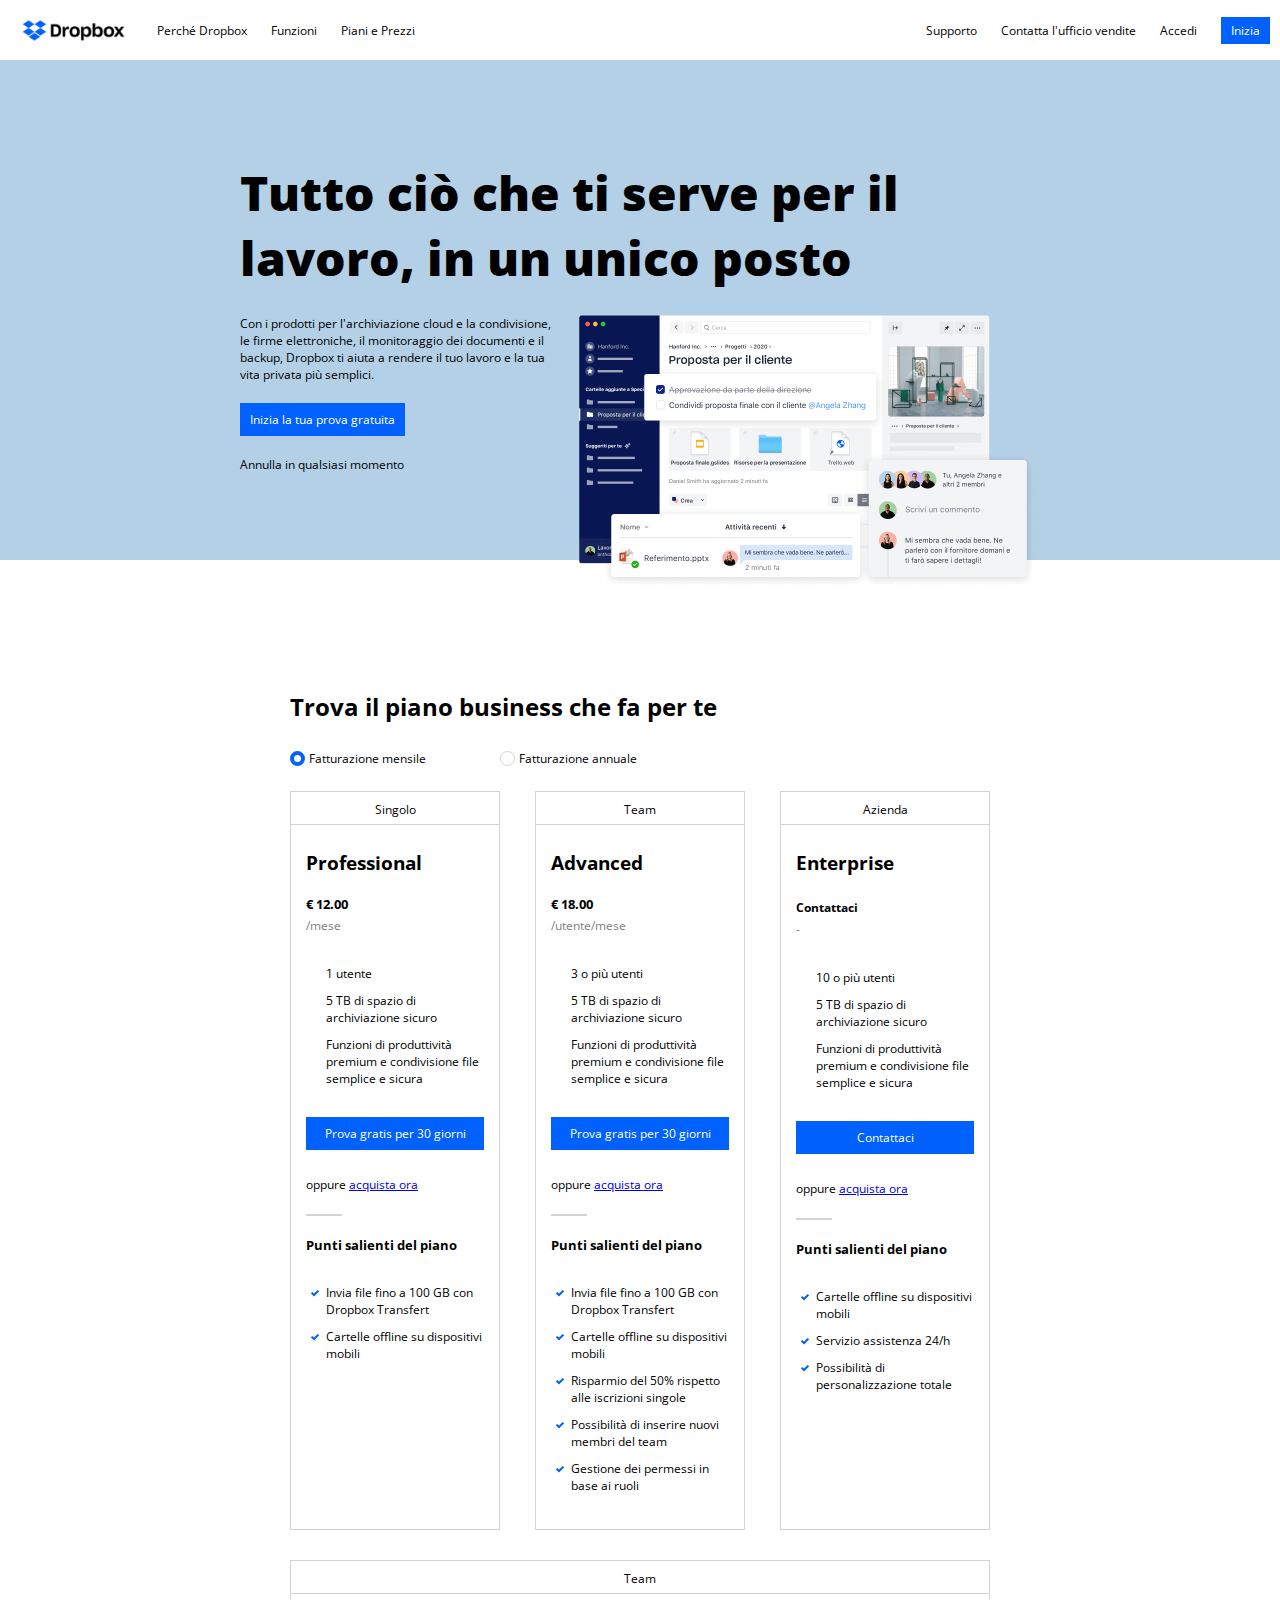
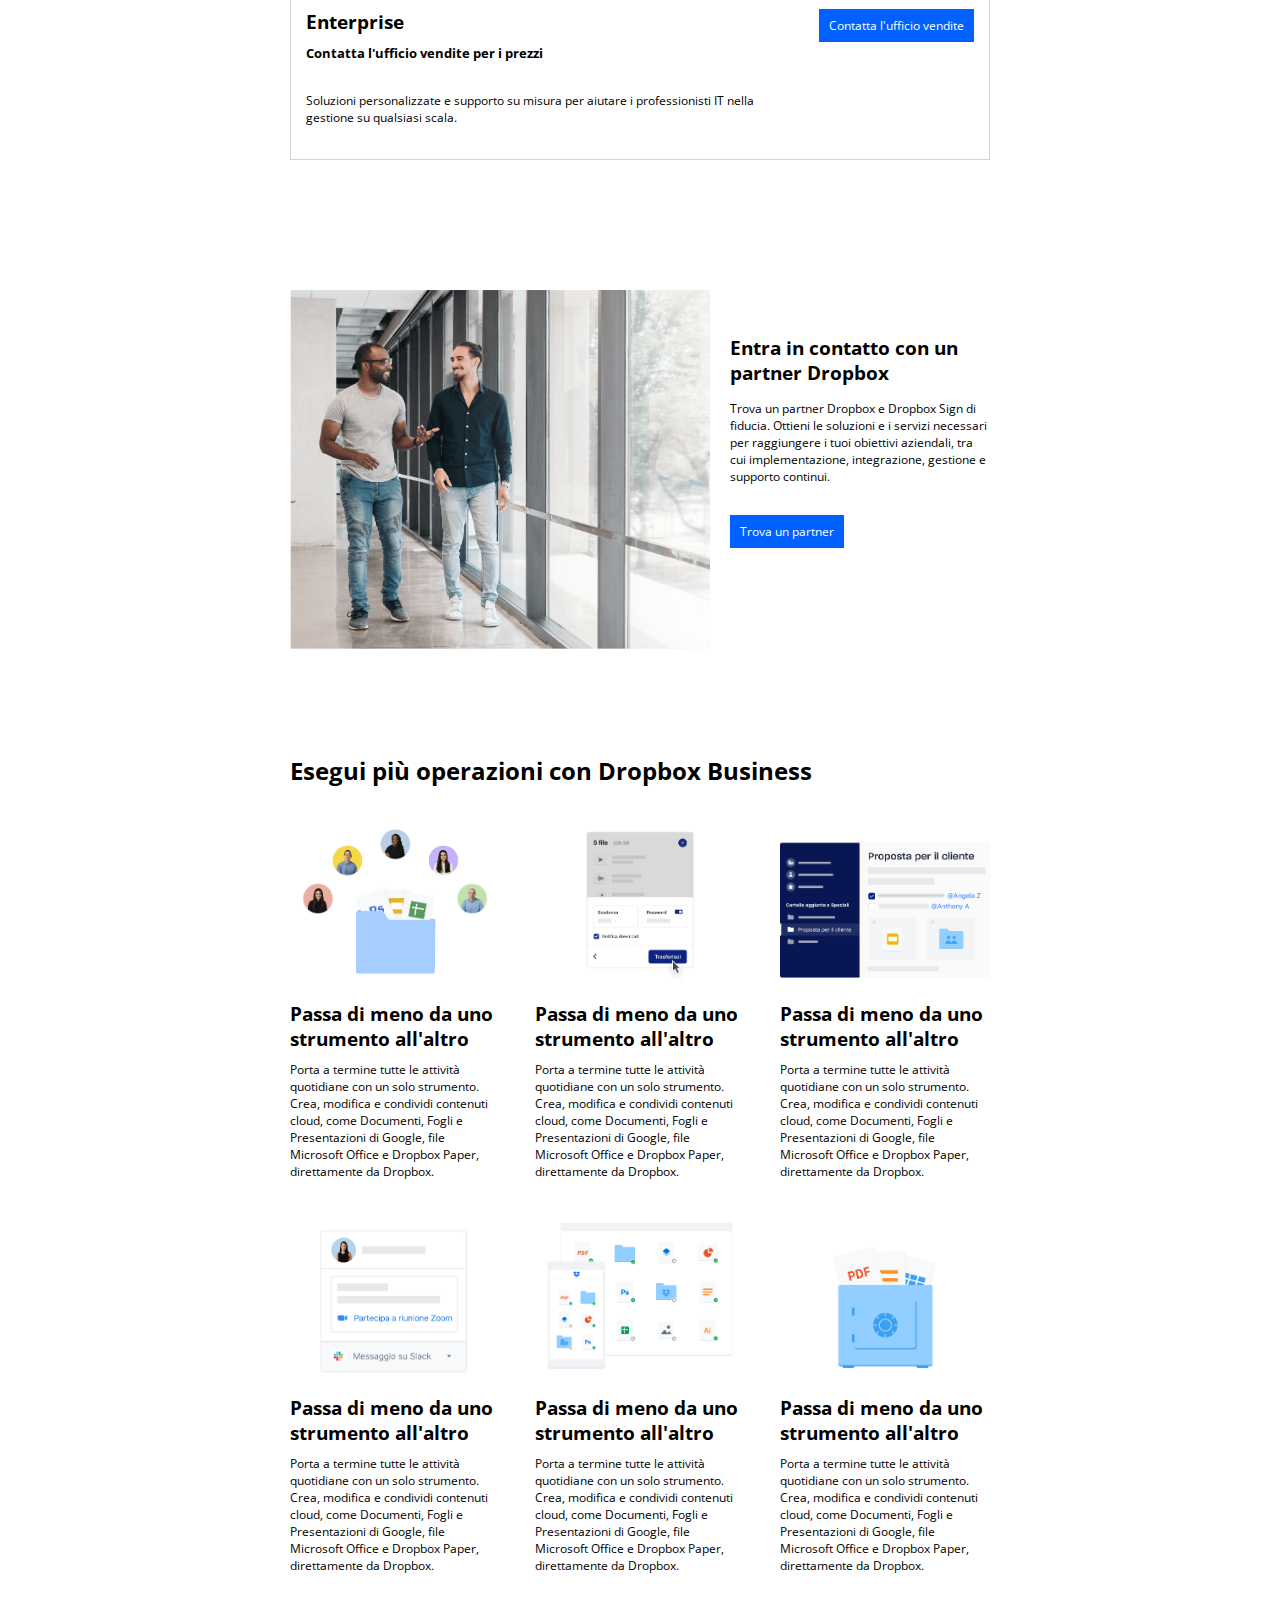
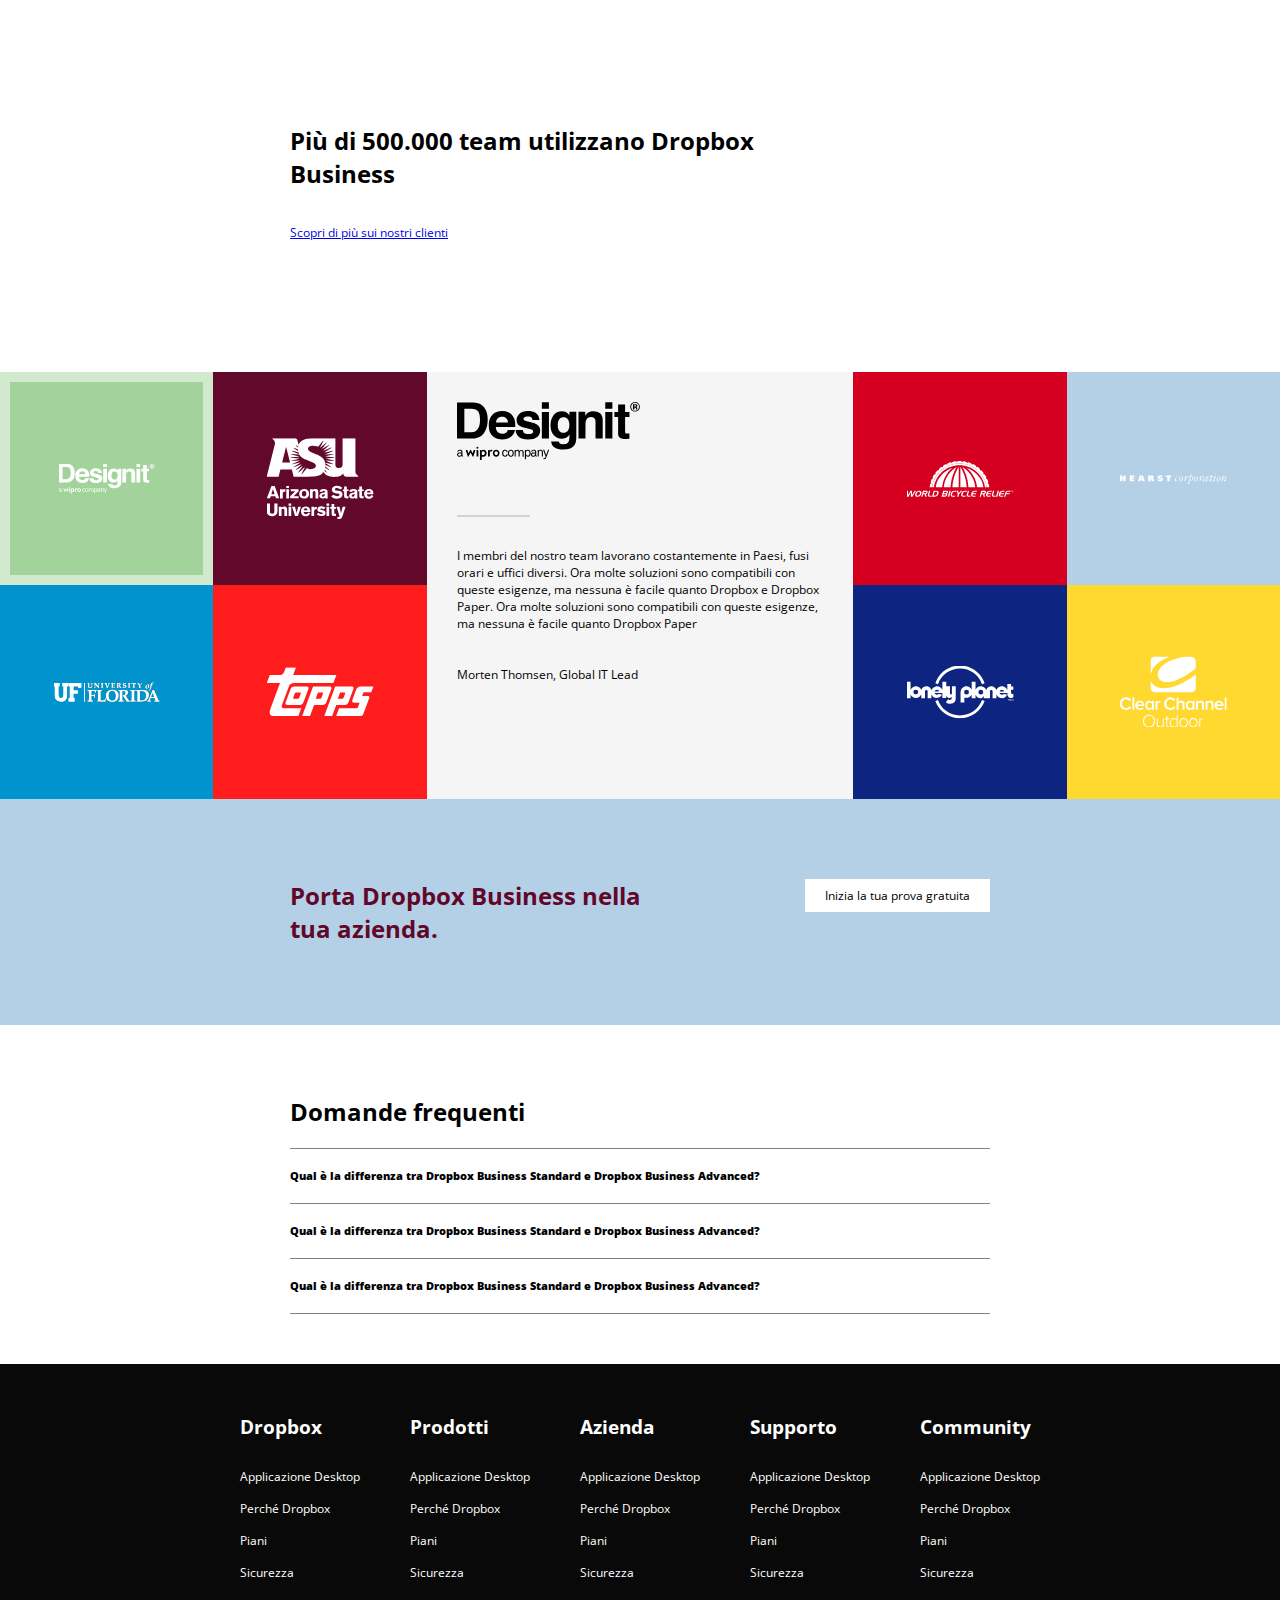
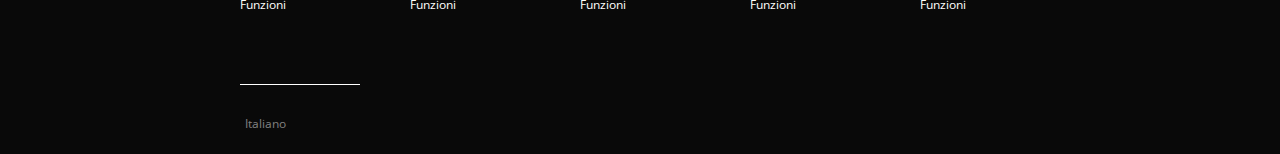
==== bonus/index.html @ 097e7d6d "Add bonus folder" ====
<!DOCTYPE html>
<html lang="it">
    <head>
        <meta charset="UTF-8">
        <meta http-equiv="X-UA-Compatible" content="IE=edge">
        <meta name="viewport" content="width=device-width, initial-scale=1.0">

        <link rel="stylesheet" href="css/style.css">

        <link rel="preconnect" href="https://fonts.googleapis.com">
        <link rel="preconnect" href="https://fonts.gstatic.com" crossorigin>
        <link href="https://fonts.googleapis.com/css2?family=Open+Sans:wght@400;700;800&display=swap" rel="stylesheet">

        <link rel="stylesheet" href="https://cdnjs.cloudflare.com/ajax/libs/font-awesome/6.2.1/css/all.min.css"
            integrity="sha512-MV7K8+y+gLIBoVD59lQIYicR65iaqukzvf/nwasF0nqhPay5w/9lJmVM2hMDcnK1OnMGCdVK+iQrJ7lzPJQd1w=="
            crossorigin="anonymous" referrerpolicy="no-referrer" />

        <title>Dropbox</title>
    </head>
    <body> <!--class="debug"-->

        <header class="width100">   <!--HEADER-->
            <div class="flex-container">
                <nav class="flex-container">
                        <img src="img/logo-small.png" alt="logo Dropbox">
                        <ul>
                            <li>
                                <a href="#">Perché Dropbox</a>
                            </li>
                            <li>
                                <a href="#">Funzioni</a>
                            </li>
                            <li>
                                <a href="#">Piani e Prezzi</a>
                            </li>
                        </ul>
                </nav>
                <nav class="flex-container">
                        <ul>
                            <li>
                                <a href="#">Supporto</a>
                            </li>
                            <li>
                                <a href="#">Contatta l'ufficio vendite</a>
                            </li>
                            <li>
                                <a href="#">Accedi</a>
                            </li>
                            <li>
                                <a id="inizia" class="button-link" href="#">Inizia</a>
                            </li>
                        </ul>
                </nav>
            </div>
        </header>

        <main> <!--MAIN-->
            <section class="zero-section">   <!--SEZIONE 0 / Tutto ciò che ti serve per il lavoro-->
                <div class="container800">
                    <h1>Tutto ciò che ti serve per il lavoro, in un unico posto</h1>
                    <div class="clearfix">
                        <div class="jumbo">
                            <p>Con i prodotti per l'archiviazione cloud e la condivisione, le firme elettroniche, il monitoraggio dei documenti e il backup, Dropbox ti aiuta a rendere il tuo lavoro e la tua vita privata più semplici.
                            </p>
                            <a class="button-link" href="#">Inizia la tua prova gratuita</a>
                            <p>Annulla in qualsiasi momento</p>
                            <a id="arrow" href="#FAQ">
                                <i class="fa-solid fa-arrow-down"></i>
                            </a>
                        </div>
                        <div>
                            <img class="img-width100" src="img/jumbo.png" alt="jumbo main">
                        </div>
                    </div>
                </div>
            </section>

            <section class="one-section">   <!--SEZIONE 1 / Trova il piano business-->
                <div class="container700">
                    <h2>Trova il piano business che fa per te</h2>
                    <div id="fatturazione">
                        <div>
                            <span id="radio-button-border" class="radio-button"></span>
                            <span>Fatturazione mensile</span>
                        </div>
                        <div>
                            <span class="radio-button"></span>
                            <span>Fatturazione annuale</span>
                        </div>
                    </div>
                    <div class="flex-container">
                        <div class="column border-gray">
                            <div class="column-top border-bottom-gray">
                                <i class="fa-solid fa-user"></i>
                                <span>Singolo</span>
                            </div>
                            <div class="column-bottom">
                                <h3>Professional</h3>
                                <div>
                                    <h5>&euro; 12.00</h5>
                                    <span class="month">/mese</span>
                                </div>
                                <div class="column-block">
                                    <ul class="fa-ul">
                                        <li>
                                            <span class="fa-li">
                                                <i class="fa-solid fa-user"></i>
                                            </span>
                                            1 utente
                                        </li>
                                        <li>
                                            <span class="fa-li">
                                                <i class="fa-solid fa-folder"></i>
                                            </span>
                                            5 TB di spazio di archiviazione sicuro
                                        </li>
                                        <li>
                                            <span class="fa-li">
                                                <i class="fa-solid fa-share-nodes"></i>
                                            </span>
                                            Funzioni di produttività premium e condivisione file semplice e sicura
                                        </li>
                                    </ul>
                                    <div>
                                        <a class="button-link" href="#">Prova gratis per 30 giorni</a>
                                        <br>
                                        <span>oppure <a href="#">acquista ora</a></span>
                                    </div>
                                    <hr class="short-hr">
                                    <div>
                                        <h5>Punti salienti del piano</h5>
                                        <ul>
                                            <li>Invia file fino a 100 GB con Dropbox Transfert</li>
                                            <li>Cartelle offline su dispositivi mobili</li>
                                        </ul>
                                    </div>
                                </div>
                            </div>
                        </div>
                        <div class="column border-gray">
                            <div class="column-top border-bottom-gray">
                                <i class="fa-solid fa-users"></i>
                                <span>Team</span>
                            </div>
                            <div class="column-bottom">
                                <h3>Advanced</h3>
                                <div>
                                    <h5>&euro; 18.00</h5>
                                    <span class="month">/utente/mese</span>
                                </div>
                                <div class="column-block">
                                    <ul class="fa-ul">
                                        <li>
                                            <span class="fa-li">
                                                <i class="fa-solid fa-users"></i>
                                            </span>
                                            3 o più utenti
                                        </li>
                                        <li>
                                            <span class="fa-li">
                                                <i class="fa-solid fa-folder"></i>
                                            </span>
                                            5 TB di spazio di archiviazione sicuro
                                        </li>
                                        <li>
                                            <span class="fa-li">
                                                <i class="fa-solid fa-share-nodes"></i>
                                            </span>
                                            Funzioni di produttività premium e condivisione file semplice e
                                            sicura
                                        </li>
                                    </ul>
                                    <div>
                                        <a class="button-link" href="#">Prova gratis per 30 giorni</a>
                                        <br>
                                        <span>oppure <a href="#">acquista ora</a></span>
                                    </div>
                                    <hr class="short-hr">
                                    <div>
                                        <h5>Punti salienti del piano</h5>
                                        <ul>
                                            <li>Invia file fino a 100 GB con Dropbox Transfert</li>
                                            <li>Cartelle offline su dispositivi mobili</li>
                                            <li>Risparmio del 50% rispetto alle iscrizioni singole</li>
                                            <li>Possibilità di inserire nuovi membri del team</li>
                                            <li>Gestione dei permessi in base ai ruoli</li>
                                        </ul>
                                    </div>
                                </div>
                            </div>
                        </div>
                        <div class="column border-gray">
                            <div class="column-top border-bottom-gray">
                                <i class="fa-solid fa-building"></i>
                                <span>Azienda</span>
                            </div>
                            <div class="column-bottom">
                                <h3>Enterprise</h3>
                                <div>
                                    <span><strong>Contattaci</strong></span>
                                    <br>
                                    <span class="month">-</span>
                                </div>
                                <div class="column-block">
                                    <ul class="fa-ul">
                                        <li>
                                            <span class="fa-li">
                                                <i class="fa-solid fa-user"></i>
                                            </span>
                                            10 o più utenti
                                        </li>
                                        <li>
                                            <span class="fa-li">
                                                <i class="fa-solid fa-folder"></i>
                                            </span>
                                            5 TB di spazio di archiviazione sicuro
                                        </li>
                                        <li>
                                            <span class="fa-li">
                                                <i class="fa-solid fa-share-nodes"></i> 
                                            </span>
                                            Funzioni di produttività premium e condivisione file semplice e
                                            sicura
                                        </li>
                                    </ul>
                                    <div>
                                        <a class="button-link" href="#">Contattaci</a>
                                        <br>
                                        <span>oppure <a href="#">acquista ora</a></span>
                                    </div>
                                    <hr class="short-hr">
                                    <div>
                                        <h5>Punti salienti del piano</h5>
                                        <ul>
                                            <li>Cartelle offline su dispositivi mobili</li>
                                            <li>Servizio assistenza 24/h</li>
                                            <li>Possibilità di personalizzazione totale</li>
                                        </ul>
                                    </div>
                                </div>
                            </div>
                        </div>
                    </div>
                    <div class="enterprise border-gray">
                        <div class="column-bottom border-bottom-gray">
                            <i class="fa-solid fa-building"></i>
                            <span>Team</span>
                        </div>
                        <div class="flex-container">
                            <div class="column-left">
                                <h3>Enterprise</h3>
                                <h5>Contatta l'ufficio vendite per i prezzi</h5>
                                <p>Soluzioni personalizzate e supporto su misura per aiutare i professionisti IT nella gestione su qualsiasi scala.</p>
                            </div>
                            <div class="column-right">
                                <a class="button-link" href="#">Contatta l'ufficio vendite</a>
                            </div>
                        </div>
                    </div>
                </div>
            </section>

            <section class="two-section">   <!--SEZIONE 2 / img con testo-->
                <div class="container700 clearfix">
                    <div>
                        <img class="img-width100" src="img/partner.png" alt="partner Dropbox">
                    </div>
                    <div id="partner-section">
                        <h3>Entra in contatto con un partner Dropbox</h3>
                        <p>
                            Trova un partner Dropbox e Dropbox Sign di fiducia. Ottieni le soluzioni e i servizi necessari per raggiungere i tuoi obiettivi aziendali, tra cui implementazione, integrazione, gestione e supporto continui.
                        </p>
                        <a id="button-partner" class="button-link" href="#">Trova un partner</a>
                    </div>
                </div>
            </section>

            <section class="three-section"> <!--SEZIONE 3 / card-->
                <div class="container700">
                    <h2>Esegui più operazioni con Dropbox Business</h2>
                    <div class="flex-container">
                        <div class="card">
                            <img class="img-width100" src="img/business-feature-switching-tools.png" alt="">
                            <h3>Passa di meno da uno strumento all'altro</h3>
                            <p>Porta a termine tutte le attività quotidiane con un solo strumento. Crea, modifica e condividi contenuti cloud, come Documenti, Fogli e Presentazioni di Google, file Microsoft Office e Dropbox Paper, direttamente da Dropbox.
                            </p>
                        </div>
                        <div class="card">
                            <img class="img-width100" src="img/business-feature-send-files-it.png" alt="">
                            <h3>Passa di meno da uno strumento all'altro</h3>
                            <p>Porta a termine tutte le attività quotidiane con un solo strumento. Crea, modifica e condividi contenuti cloud, come
                                Documenti, Fogli e Presentazioni di Google, file Microsoft Office e Dropbox Paper, direttamente da Dropbox.
                            </p>
                        </div>
                        <div class="card">
                            <img class="img-width100" src="img/business-feature-coordinate-it.png" alt="">
                            <h3>Passa di meno da uno strumento all'altro</h3>
                            <p>Porta a termine tutte le attività quotidiane con un solo strumento. Crea, modifica e condividi contenuti cloud, come
                                Documenti, Fogli e Presentazioni di Google, file Microsoft Office e Dropbox Paper, direttamente da Dropbox.
                            </p>
                        </div>
                        <div class="card">
                            <img class="img-width100" src="img/business-feature-integrations-it.png" alt="">
                            <h3>Passa di meno da uno strumento all'altro</h3>
                            <p>Porta a termine tutte le attività quotidiane con un solo strumento. Crea, modifica e condividi contenuti cloud, come
                                Documenti, Fogli e Presentazioni di Google, file Microsoft Office e Dropbox Paper, direttamente da Dropbox.
                            </p>
                        </div>
                        <div class="card">
                            <img class="img-width100" src="img/business-feature-multi-device.png" alt="">
                            <h3>Passa di meno da uno strumento all'altro</h3>
                            <p>Porta a termine tutte le attività quotidiane con un solo strumento. Crea, modifica e condividi contenuti cloud, come
                                Documenti, Fogli e Presentazioni di Google, file Microsoft Office e Dropbox Paper, direttamente da Dropbox.
                            </p>
                        </div>
                        <div class="card">
                            <img class="img-width100" src="img/business-feature-security.png" alt="">
                            <h3>Passa di meno da uno strumento all'altro</h3>
                            <p>Porta a termine tutte le attività quotidiane con un solo strumento. Crea, modifica e condividi contenuti cloud, come
                                Documenti, Fogli e Presentazioni di Google, file Microsoft Office e Dropbox Paper, direttamente da Dropbox.
                            </p>
                        </div>
                    </div>
                    <div class="container500">
                        <h2>Più di 500.000 team utilizzano Dropbox Business</h2>
                        <a href="#">Scopri di più sui nostri clienti</a>
                    </div>
                </div>
            </section>

            <section class="five-section"> <!--BRANDS SECTION-->
                <div class="five-section-top flex-container">
                    <div class="left">
                        <div id="designit" class="card-brands">
                            <img class="brand-logo img-width50" src="img/designit.svg" alt="designit">
                        </div>
                        <div id="arizona" class="card-brands">
                            <img class="brand-logo img-width50" src="img/arizona_state_university.svg" alt="arizona univerisity">
                        </div>
                        <div id="florida" class="card-brands">
                            <img class="brand-logo img-width50" src="img/university_of_florida.svg" alt="florida university">
                        </div>
                        <div id="topps" class="card-brands">
                            <img class="brand-logo img-width50" src="img/topps.svg" alt="topps">
                        </div>
                    </div>
                    <div class="card-brands-center">
                        <img class="img-width50" src="img/designit.svg" alt="">
                        <hr class="short-hr">
                        <p>I membri del nostro team lavorano costantemente in Paesi, fusi orari e uffici diversi. Ora molte soluzioni sono compatibili con queste esigenze, ma nessuna è facile quanto Dropbox e Dropbox Paper. Ora molte soluzioni sono compatibili con queste esigenze, ma nessuna è facile quanto Dropbox Paper
                            <br>
                            <br>
                            <br>
                        Morten Thomsen, Global IT Lead    
                        </p>
                    </div>
                    <div class="right">
                        <div id="bicycle" class="card-brands">
                            <img class="brand-logo img-width50" src="img/world_bicycle_relief.svg" alt="world bicycle relief">

                        </div>
                        <div id="hearst" class="card-brands">
                            <img class="brand-logo img-width50" src="img/hearst_corp.svg" alt="hearst corp">

                        </div>
                        <div id="planet" class="card-brands">
                            <img class="brand-logo img-width50" src="img/lonely_planet.svg" alt="lonely planet">

                        </div>
                        <div id="channel" class="card-brands">
                            <img class="brand-logo img-width50" src="img/clear_channel.svg" alt="clear channel">

                        </div>
                    </div>
                </div>
                <div class="five-section-bottom container700 flex-container">
                    <div>
                        <h2>Porta Dropbox Business nella tua azienda.</h2>
                    </div>
                    <div>
                        <a id="button-business" class="button-link" href="#">Inizia la tua prova gratuita</a>
                    </div>
                </div>
            </section>

            <section id="FAQ" class="six-section"> <!--FAQ SECTION-->
                <div class="container700">
                    <h2>Domande frequenti</h2>
                    <div class="box-faq clearfix">
                        <h6><strong>Qual è la differenza tra Dropbox Business Standard e Dropbox Business Advanced?</strong>
                        </h6>
                        <i class="fa-solid fa-chevron-down"></i>
                    </div>

                    <div class="box-faq clearfix">
                        <h6><strong>Qual è la differenza tra Dropbox Business Standard e Dropbox Business Advanced?</strong>
                        </h6>
                        <i class="fa-solid fa-chevron-down"></i>
                    </div>

                    <div class="box-faq clearfix">
                        <h6><strong>Qual è la differenza tra Dropbox Business Standard e Dropbox Business Advanced?</strong>
                        </h6>
                        <i class="fa-solid fa-chevron-down"></i>
                    </div>
                </div>
            </section>
        </main>

        <footer> <!--FOOTER-->
            <div class="container800 flex-container">
                <div>
                    <ul>
                        <li>
                            <h3>Dropbox</h3>
                        </li>
                        <li>
                            <a href="#">Applicazione Desktop</a>
                        </li>
                        <li>
                            <a href="#">Perché Dropbox</a>
                        </li>
                        <li>
                            <a href="#">Piani</a>
                        </li>
                        <li>
                            <a href="#">Sicurezza</a>
                        </li>
                        <li>
                            <a href="#">Funzioni</a>
                        </li>
                    </ul>
                    <div id="set-language">
                        <i class="fa-solid fa-earth-americas"></i>
                        <span>Italiano</span>
                        <i class="fa-solid fa-caret-up"></i>
                    </div>
                </div>
                <div>
                    <ul>
                        <li>
                            <h3>Prodotti</h3>
                        </li>
                        <li>
                            <a href="#">Applicazione Desktop</a>
                        </li>
                        <li>
                            <a href="#">Perché Dropbox</a>
                        </li>
                        <li>
                            <a href="#">Piani</a>
                        </li>
                        <li>
                            <a href="#">Sicurezza</a>
                        </li>
                        <li>
                            <a href="#">Funzioni</a>
                        </li>
                    </ul>
                </div>
                <div>
                    <ul>
                        <li>
                            <h3>Azienda</h3>
                        </li>
                        <li>
                            <a href="#">Applicazione Desktop</a>
                        </li>
                        <li>
                            <a href="#">Perché Dropbox</a>
                        </li>
                        <li>
                            <a href="#">Piani</a>
                        </li>
                        <li>
                            <a href="#">Sicurezza</a>
                        </li>
                        <li>
                            <a href="#">Funzioni</a>
                        </li>
                    </ul>
                </div>
                <div>
                    <ul>
                        <li>
                            <h3>Supporto</h3>
                        </li>
                        <li>
                            <a href="#">Applicazione Desktop</a>
                        </li>
                        <li>
                            <a href="#">Perché Dropbox</a>
                        </li>
                        <li>
                            <a href="#">Piani</a>
                        </li>
                        <li>
                            <a href="#">Sicurezza</a>
                        </li>
                        <li>
                            <a href="#">Funzioni</a>
                        </li>
                    </ul>
                </div>
                <div>
                    <ul>
                        <li>
                            <h3>Community</h3>
                        </li>
                        <li>
                            <a href="#">Applicazione Desktop</a>
                        </li>
                        <li>
                            <a href="#">Perché Dropbox</a>
                        </li>
                        <li>
                            <a href="#">Piani</a>
                        </li>
                        <li>
                            <a href="#">Sicurezza</a>
                        </li>
                        <li>
                            <a href="#">Funzioni</a>
                        </li>
                    </ul>
                </div>
            </div>
        </footer>
        
    </body>
</html>
---- bonus/css/style.css ----
/* RESET */
*{
    margin: 0;
    padding: 0;
    box-sizing: border-box;
}

/* REGOLE GENERALI */
body{
    font-family: 'Open Sans', sans-serif;
}


header li,
main p,
main li,
main a,
main span,
footer a,
footer span{
    font-size: 12px;
}

.width100{
    width: 100%;
}

.container800 {
    max-width: 800px;
    margin: 0 auto;
}

.container700 {
    max-width: 700px;
    margin: 0 auto;
}

.container500{
    max-width: 500px;
}

.flex-container{
    display: flex;
}

main section:not(.five-section){
    padding: 50px 0;
}

.button-link {
    display: inline-block;
    color: white;
    background-color: #0061ff;
    padding: 8px 10px;
    text-decoration: none;
}

.img-width100{
    max-width: 100%;
}

.img-width50{
    max-width: 50%;
}
/* REGOLE HEADER */
header{
    height: 60px;
    position: fixed;
    top: 0;
    left: 0;
    z-index: 50;
    background-color: white;
}
header div.flex-container{
    height: 100%;
    align-items: center;
    justify-content: space-between;
}

nav .flex-container{
    align-items: center;
}
nav > img{
    padding: 0 10px;
    scale: 0.8;
}

header ul li {
    display: inline-block;
    list-style: none;
}
nav ul li {
    padding: 0 10px;
}

nav ul li a{
    text-decoration: none;
    color: black;
}

#inizia{
    padding: 5px 10px;
}


/* REGOLE MAIN */

h1{
    font-weight: 800;
    font-size: 3em;
    padding-bottom: 25px;
}

main section div.container800 {
    min-height: 400px;
    min-width: 800px;
}

main section.zero-section{
    background-color: #b4d0e7;
    margin-top: 60px;
    min-height: 500px;
    position: relative;
}

section.zero-section div.container800{
    position: absolute;
    bottom: -30px;
    left: 50%;
    transform: translate(-50%);
}

section.zero-section div.clearfix div:first-child {
    width: 40%;
    min-height: 250px;
    float: left;
}

section.zero-section div.clearfix div:last-child {
    width: 60%;
    min-height: 250px;
    float: left;
}

div.clearfix::after {
    clear: both;
    display: table;
    content: '';
}


.jumbo > *{
    margin-bottom: 20px;
}
#arrow{
    display: inline-block;
    margin-top: 15px;
    text-decoration: none;
    color: black;
    font-size: 2.5em;
}
 /* ONE SECTION / Trova il piano business che fa per te */

section.one-section {
    margin-top: 80px;
}

.one-section .container700 h2,
.one-section .container700 #fatturazione{
    padding-bottom: 22px;
}
#fatturazione > div{
    display: inline-block;
    padding-right: 70px;
    line-height: 20px;
    vertical-align: middle;
}
.radio-button{
    display: inline-block;
    width: 15px;
    height: 15px;
    border: 1.5px solid lightgray;
    border-radius: 50%;
    line-height: 20px;
    vertical-align: middle;
}

#radio-button-border{
    border: 4px solid #0061ff;
}

.border-gray {
    border: 1px solid lightgray;
}

.border-bottom-gray{
    border-bottom: 1px solid lightgray;
    text-align: center;
}
.one-section div.flex-container {
    justify-content: space-between;
}

.month{
    color: gray;
}

.column-top,
.column-bottom,
.column-right,
.column-left{
    padding: 5px 15px;
}

.column-bottom h3,
.column-bottom div{
    margin: 20px 0 15px 0;
}
.column-block ul{
    margin: 25px 0;
}

.column-block ul li {
    list-style: none;
    padding: 5px 0;
    margin-left: 20px;
}
.column-block div ul li{
    padding: 5px 0;
    list-style: url('../img/checkmark.svg');
    margin-left: 20px;
}

.column-block div a.button-link{
    display: block;
    text-align: center;
    margin: 0 auto;
}

.column-block div:last-of-type{
    margin-top: 20px;
}

div.column {
    max-width: 30%;
    min-height: 250px;
}
.short-hr{
    margin-top: 20px;
    border: 1px solid lightgray;
    background-color: lightgray;
    width: 20%;
}

div.enterprise{
    width: 100%;
    min-height: 200px;
    margin-top: 30px;
}

.enterprise div.flex-container{
    justify-content: space-between;
}

.column-left{
    margin-top: 10px;
    width: 70%;
}

.column-right{
    margin-top: 10px;
}

.column-left h3{
    margin-bottom: 10px;
}

.column-left p{
    margin-top: 30px;
}

section.two-section{
    margin-top: 30px;
}

section.two-section div.clearfix div:first-child{
    width: 60%;
    min-height: 250px;
    float: left;
}

section.two-section div.clearfix div:last-child{
    width: 40%;
    min-height: 250px;
    float: left;
    padding: 30px 0 0 20px;
}

#partner-section > *{
    margin: 15px 0;
}


div.clearfix::after{
    clear: both;
    display: table;
    content: '';
}

section.three-section div.flex-container{
    flex-wrap: wrap;
    justify-content: space-between;
    padding: 30px 0;
}

section.three-section div.card{
    max-width: 30%;
    min-height: 250px;
    padding-bottom: 20px;
}

section.three-section div.card h3,
section.three-section div.card p{
    margin: 10px 0;
}

.three-section .container500{
    padding: 90px 0 80px 0;
} 

.three-section .container500 h2{
    margin-bottom: 30px;
}

section.five-section{
    max-width: 100vw;
    min-height: calc(100vw / 3);
    background-color: #b4d0e7;
}
div.five-section-top{
    justify-content: center;
}

section.five-section div.five-section-top > div{
    width: calc(100vw / 3);
    height: calc(100vw / 3);
}

section.five-section div.five-section-top div.left,
section.five-section div.five-section-top div.right{
    display: flex;
    flex-wrap: wrap;
}

.card-brands{
    width: calc(100% / 2);
    height: calc(100vw / 6);
    position: relative;
}

.card-brands img{
    position: absolute;
    top: 50%;
    left: 50%;
    transform: translate(-50%, -50%);
    filter: invert(1);
}

.card-brands-center{
    padding: 30px;
    background-color: #f5f5f5;
}

.card-brands-center > *{
    margin-bottom: 30px;
}

#designit{
    background-color: #a2d39b;
    border: 10px solid #d1e9cd;
}

#arizona{
    background-color: #61082b;
}

#florida{
    background-color: #0093ce;
}

#topps{
    background-color: #ff1c1c;
}

#bicycle{
    background-color: #d5001f;
}

#hearst{
    background-color: #b4d0e7;
}

#planet{
    background-color: #0d2481;
}

#channel{
    background-color: #ffd830;
}

.card-brands-center{
    overflow-y: auto;
}

div.five-section-bottom.flex-container{
    padding: 80px 0;
    justify-content: space-between;
    margin: 0 auto;
}

.five-section-bottom h2{
    color: #60072a;
}

.five-section-bottom a{
    background-color: white;
    color:  black;
    padding-left: 20px;
    padding-right: 20px;
}

div.five-section-bottom > div:first-child{
    max-width: 55%;
}
div.five-section-bottom>div:last-child {
        max-width: 45%;
}

section.six-section div h2,
section.six-section div .box-faq{
    border-bottom: 1px solid gray;
    padding: 20px 0px;
}
.box-faq i{
    font-size: 10px;
}
.box-faq h6{
    float: left;
}

.box-faq i {
    float: right;
}

.box-faq.clearfix::after{
    content: '';
    clear: both;
    display: table;
}

/* FOOTER */
footer{
    background-color: rgb(9, 9, 9);
    min-height: calc(100vw / 4);
    padding-top: 40px;
    color: white;
}

footer div.container800{
    height: 350px;
    justify-content: space-between;
}

footer ul{
    list-style: none;
}

footer ul li:first-child{
    margin-bottom: 25px;
}

footer ul li{
    margin: 10px 0;
}

footer ul li a{
    color: white;
    text-decoration: none;
}

footer ul li a:hover{
    text-decoration: underline;
}

#set-language{
    margin-top: 70px;
    border-top: 1px solid white;
    padding-top: 30px;
    color: gray;
    font-size: 11px;
}
#set-language > *{
    padding-right: 5px;
}


/* REGOLE DEBUG */
.debug .container800,
.debug .container700,
.debug .width100,
.debug section{
    background-color: #ccc;
    border: 1px dashed black;
}
/* debug header */
/* .debug header{
    background-color: aqua;
    border: 1px dashed black;
} */


/* debug main */
.debug main section div.container800{
    border: 1px dashed black;
}

.debug section.one-section div.container700{
    border: 1px dashed black;
    min-height: 800px;
}

.debug section.one-section div.column{
    border: 1px dashed black;
}

.debug div.enterprise{
    border: 1px dashed black;
    background-color: aquamarine;
}

.debug section.two-section div.clearfix div:first-child{
    border: 1px dashed black;
}

.debug section.five-section div.left div.card-brands{
    background-color: red;
    border: 1px dashed black;
}

.debug section.five-section div.right div.card-brands{
    background-color: blue;
    border: 1px dashed black;
}
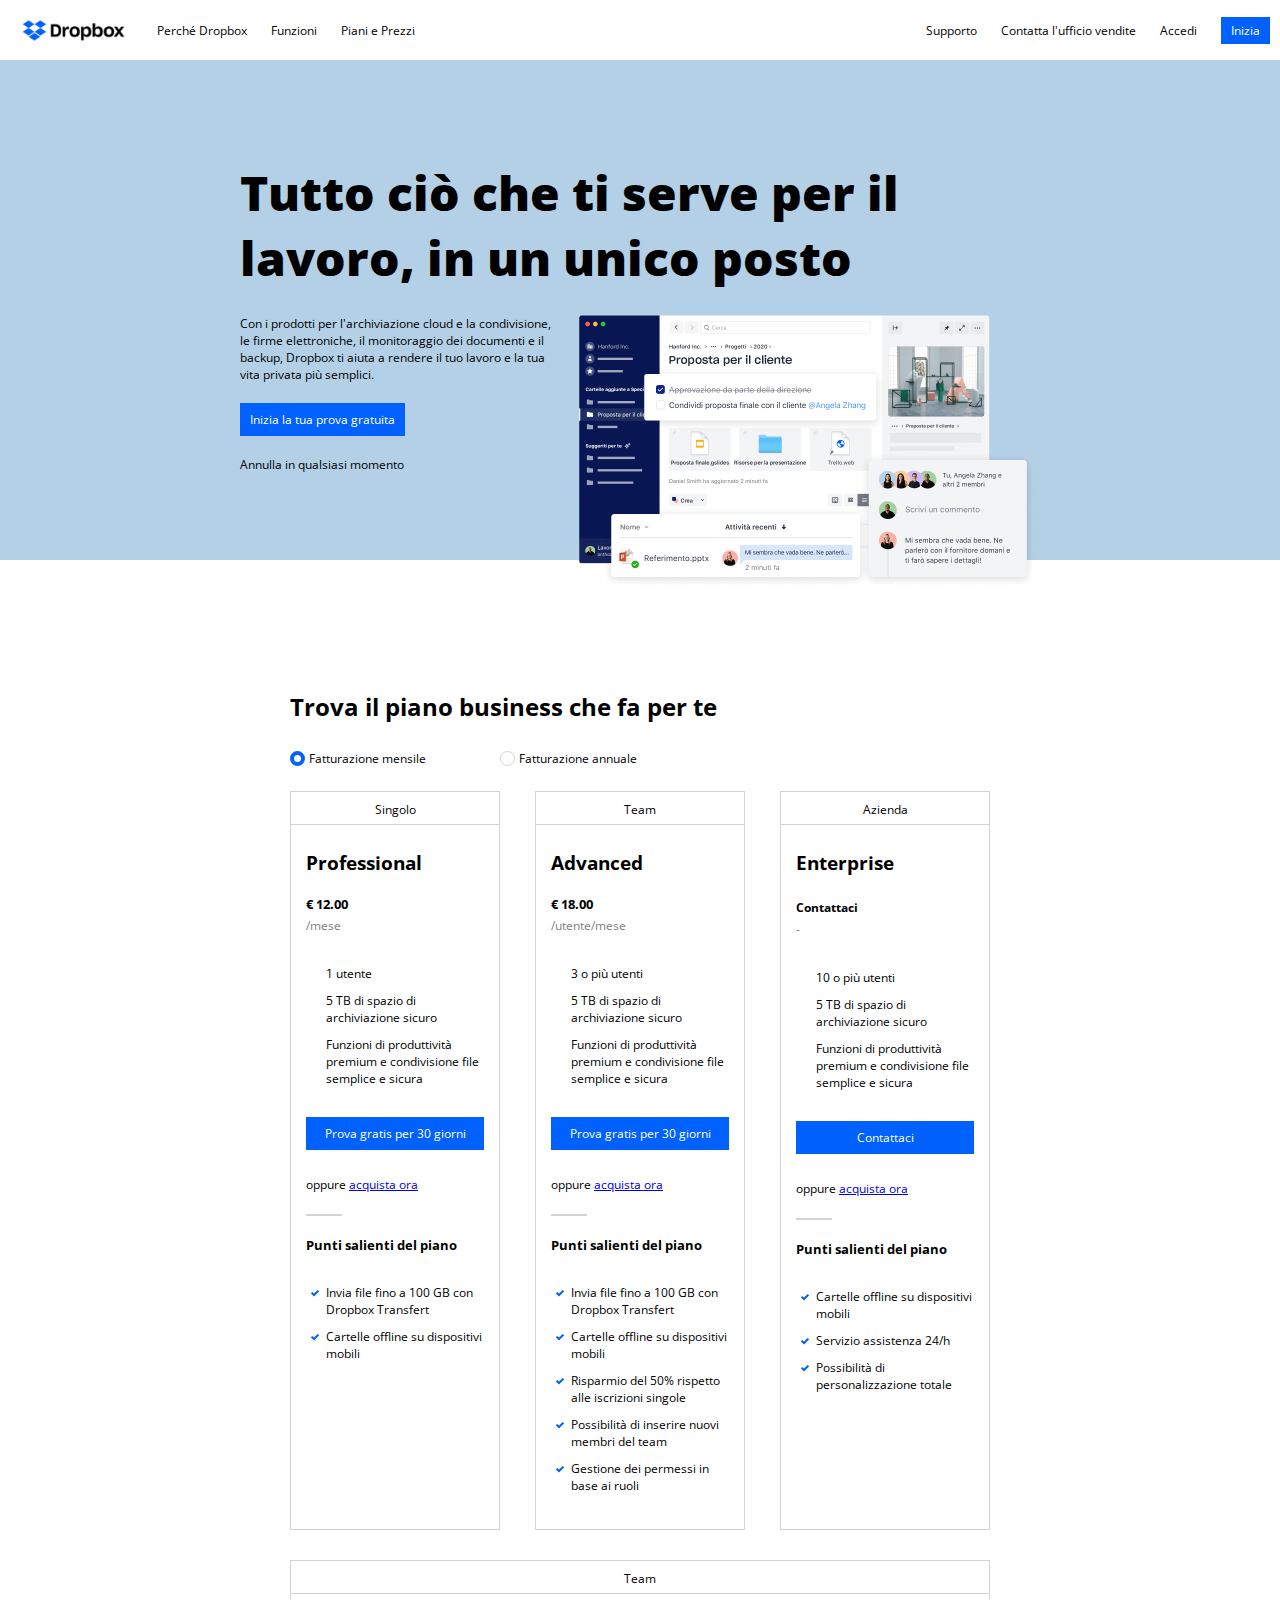
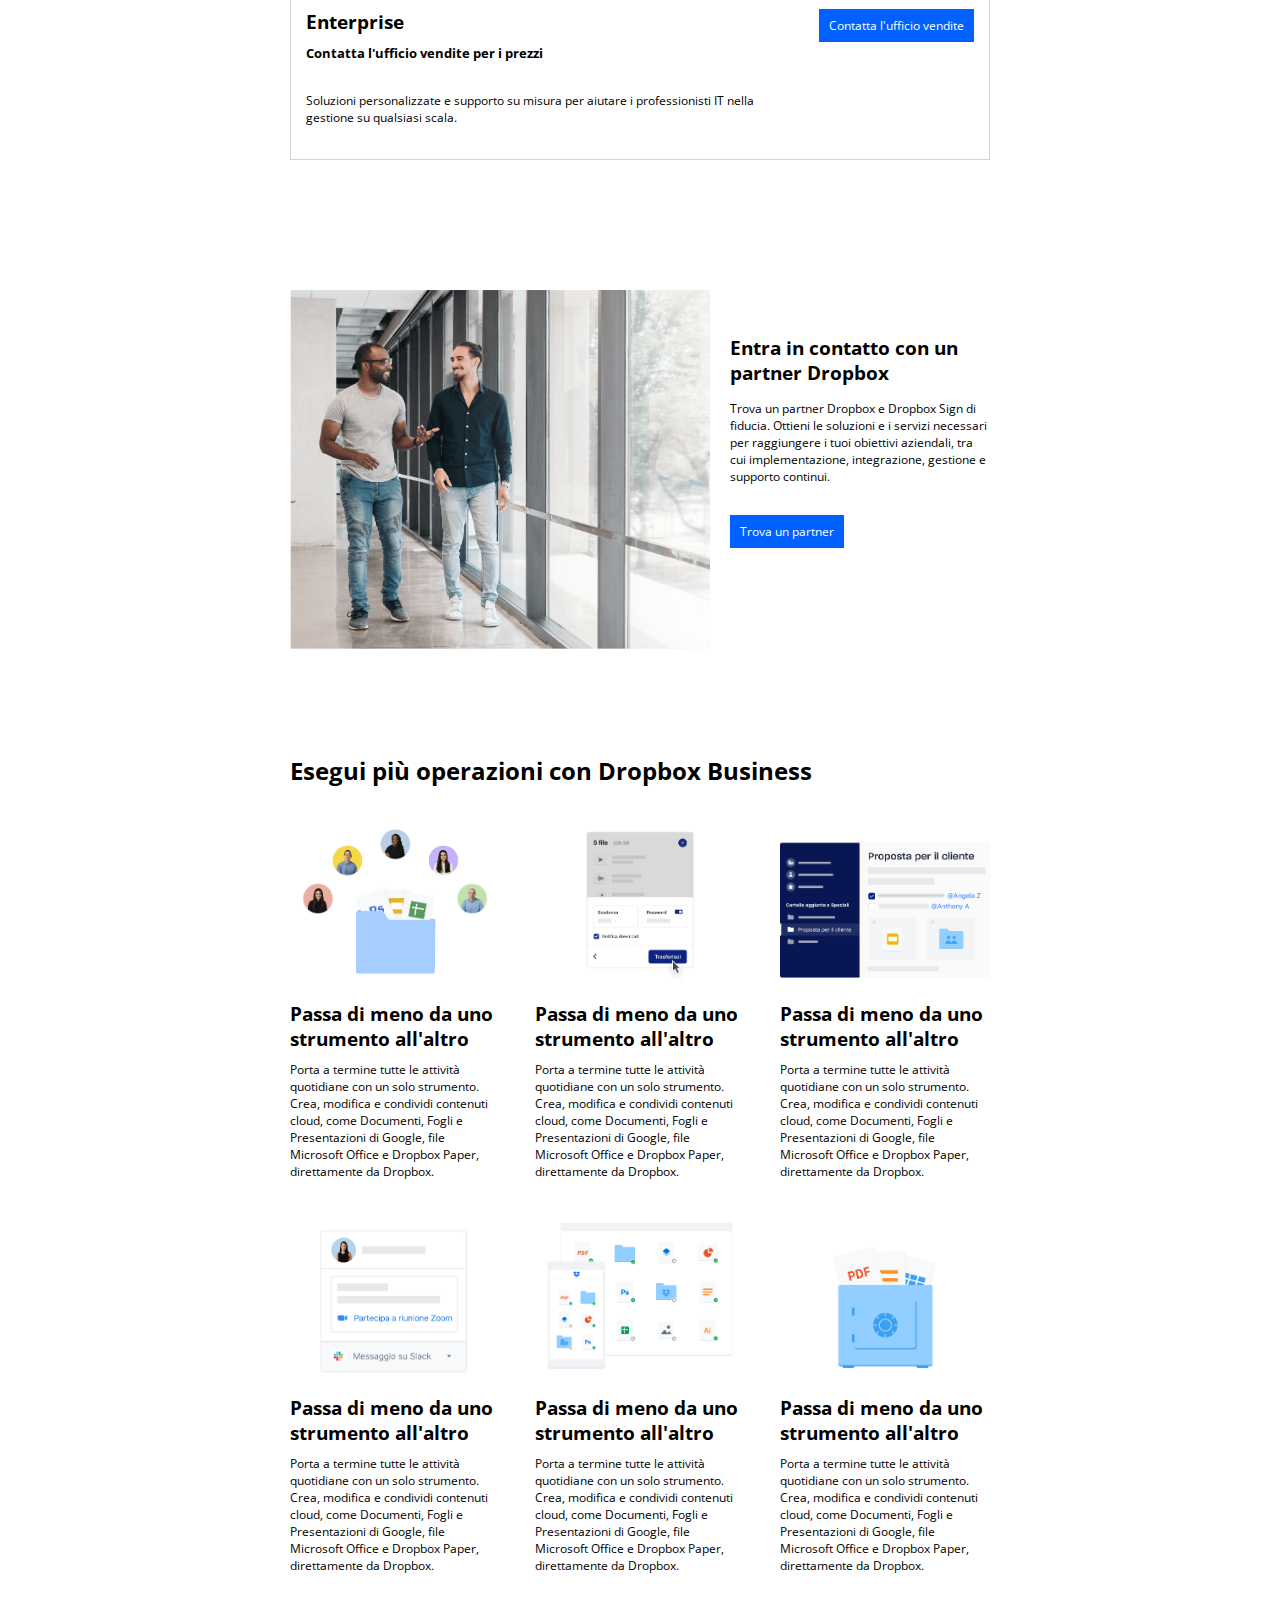
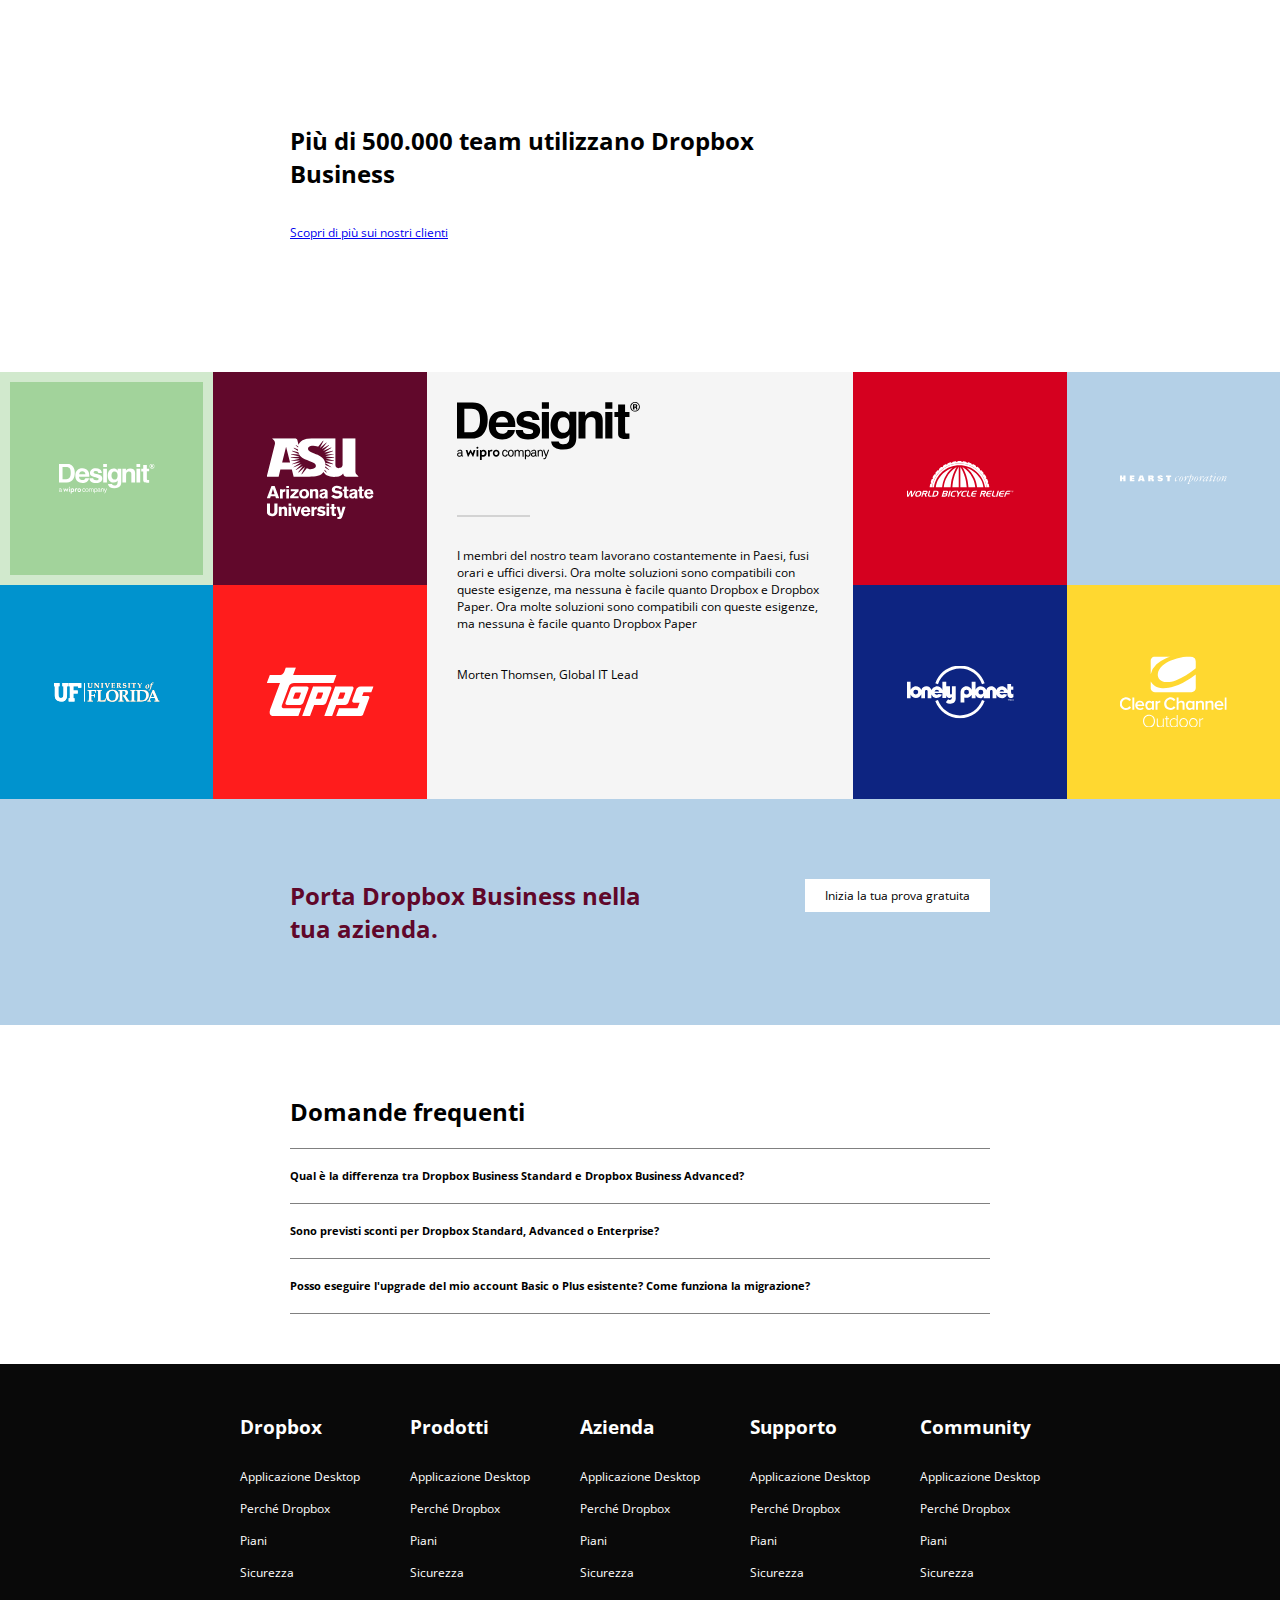
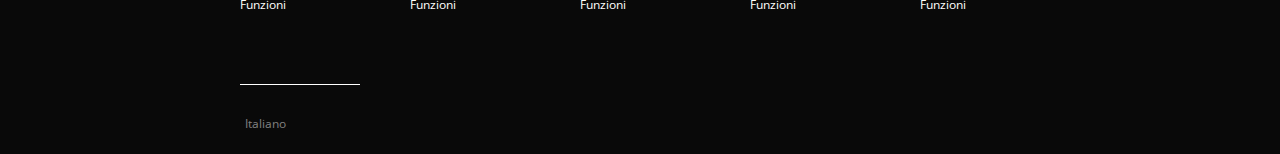
==== commit 12c925eb: "Update bonus hover" ====
--- a/bonus/index.html
+++ b/bonus/index.html
@@ -6,6 +6,7 @@
         <meta name="viewport" content="width=device-width, initial-scale=1.0">
 
         <link rel="stylesheet" href="css/style.css">
+        <link rel="stylesheet" href="css/stylebonus.css">
 
         <link rel="preconnect" href="https://fonts.googleapis.com">
         <link rel="preconnect" href="https://fonts.gstatic.com" crossorigin>
@@ -64,7 +65,7 @@
                             </p>
                             <a class="button-link" href="#">Inizia la tua prova gratuita</a>
                             <p>Annulla in qualsiasi momento</p>
-                            <a id="arrow" href="#FAQ">
+                            <a id="arrow" href="#fatturazione">
                                 <i class="fa-solid fa-arrow-down"></i>
                             </a>
                         </div>
@@ -386,22 +387,33 @@
             <section id="FAQ" class="six-section"> <!--FAQ SECTION-->
                 <div class="container700">
                     <h2>Domande frequenti</h2>
-                    <div class="box-faq clearfix">
-                        <h6><strong>Qual è la differenza tra Dropbox Business Standard e Dropbox Business Advanced?</strong>
-                        </h6>
-                        <i class="fa-solid fa-chevron-down"></i>
-                    </div>
-
-                    <div class="box-faq clearfix">
-                        <h6><strong>Qual è la differenza tra Dropbox Business Standard e Dropbox Business Advanced?</strong>
-                        </h6>
-                        <i class="fa-solid fa-chevron-down"></i>
-                    </div>
-
-                    <div class="box-faq clearfix">
-                        <h6><strong>Qual è la differenza tra Dropbox Business Standard e Dropbox Business Advanced?</strong>
-                        </h6>
-                        <i class="fa-solid fa-chevron-down"></i>
+                    <div class="box-faq">
+                        <div class="clearfix">
+                            <h6>Qual è la differenza tra Dropbox Business Standard e Dropbox Business Advanced?</h6>
+                            <i class="fa-solid fa-chevron-down"></i>
+                        </div>
+                        <p>Dropbox offre tre piani per soddisfare le esigenze del tuo team. Il piano Standard offre al tuo team 5.000 GB di spazio
+                            di archiviazione condiviso. Per i team che hanno bisogno di più spazio, i piani Advanced ed Enterprise offrono tutto lo
+                            spazio necessario.</p>
+                    </div>
+                    <div class="box-faq">
+                        <div class="clearfix">
+                            <h6>Sono previsti sconti per Dropbox Standard, Advanced o Enterprise?</h6>
+                            <i class="fa-solid fa-chevron-down"></i>
+                        </div>
+                        <p>Sì. Sono previsti sconti in base al volume, nonché sconti per enti no profit e istituti formativi. Contatta il nostro team di vendita per ulteriori informazioni.</p>
+                    </div>
+                    <div class="box-faq">
+                        <div class="clearfix">
+                            <h6>Posso eseguire l'upgrade del mio account Basic o Plus esistente? Come funziona la migrazione?</h6>
+                            <i class="fa-solid fa-chevron-down"></i>
+                        </div>
+                        <p>Se usi già Dropbox, passare a un piano per team è facile. I tuoi contenuti non subiranno alcuna modifica. I file non
+                        verranno spostati e tutte le impostazioni (ad esempio le relazioni tra cartelle condivise e dispositivi collegati)
+                        rimarranno invariate. Per gli amministratori: i membri del team che già usano Dropbox usufruiranno della stessa
+                        esperienza, mentre a tutti gli utenti che non dispongono di un account Dropbox verrà chiesto di registrarsi quando invii
+                        un invito. Per gli utenti Plus che passano a un piano per team, tutto il credito residuo sarà restituito sotto forma di
+                        rimborso proporzionale sul metodo di pagamento originale.</p>
                     </div>
                 </div>
             </section>
--- a/bonus/css/style.css
+++ b/bonus/css/style.css
@@ -444,15 +444,15 @@
 .box-faq i{
     font-size: 10px;
 }
-.box-faq h6{
+.box-faq .clearfix h6{
     float: left;
 }
 
-.box-faq i {
+.box-faq .clearfix i {
     float: right;
 }
 
-.box-faq.clearfix::after{
+.box-faq .clearfix::after{
     content: '';
     clear: both;
     display: table;
--- a/bonus/css/stylebonus.css
+++ b/bonus/css/stylebonus.css
@@ -0,0 +1,21 @@
+.button-link:hover{
+    opacity: 0.7;
+}
+
+.box-faq p{
+    display: none;
+    font-size: 12px;
+    padding-top: 10px;
+}
+
+footer i.fa-chevron-down{
+    transition: transform 2s linear;
+}
+
+.box-faq:hover i.fa-chevron-down{
+    transform: rotate(180deg);
+}
+
+.box-faq:hover p{  
+    display: block;
+}
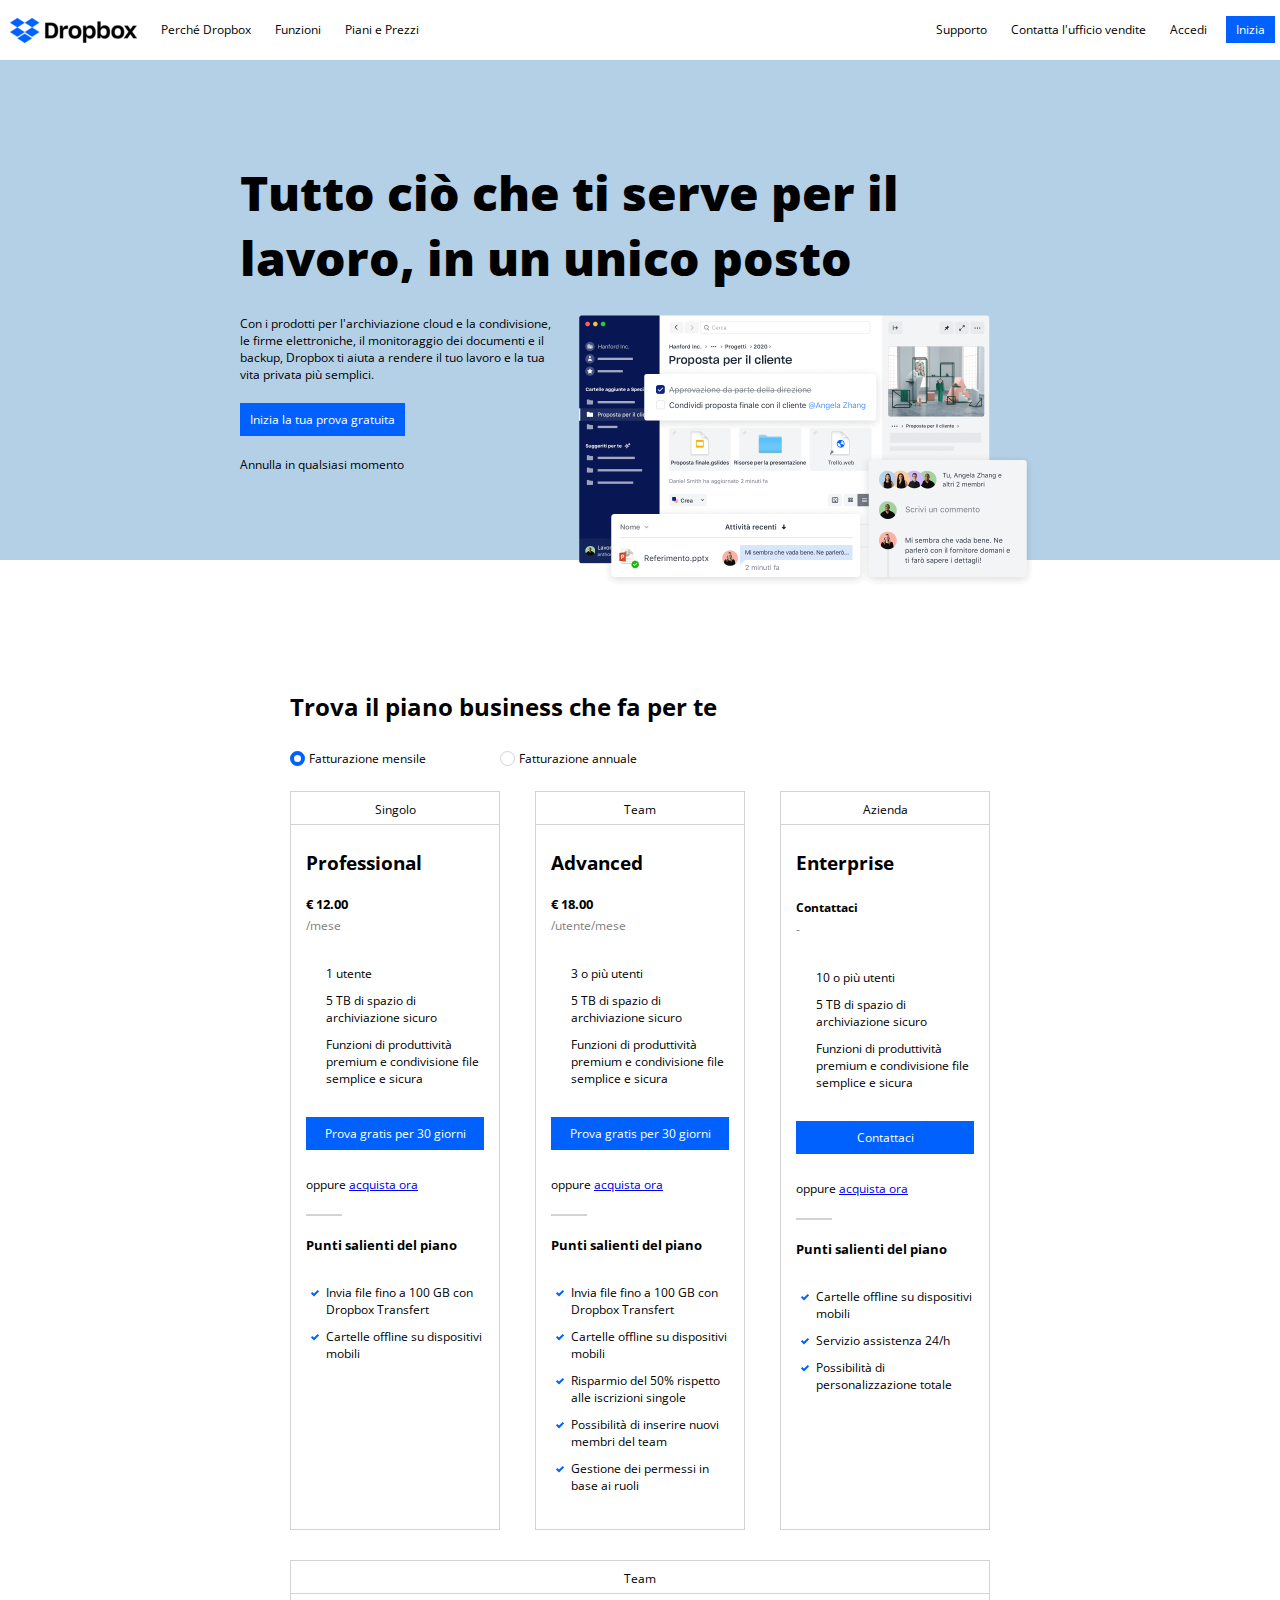
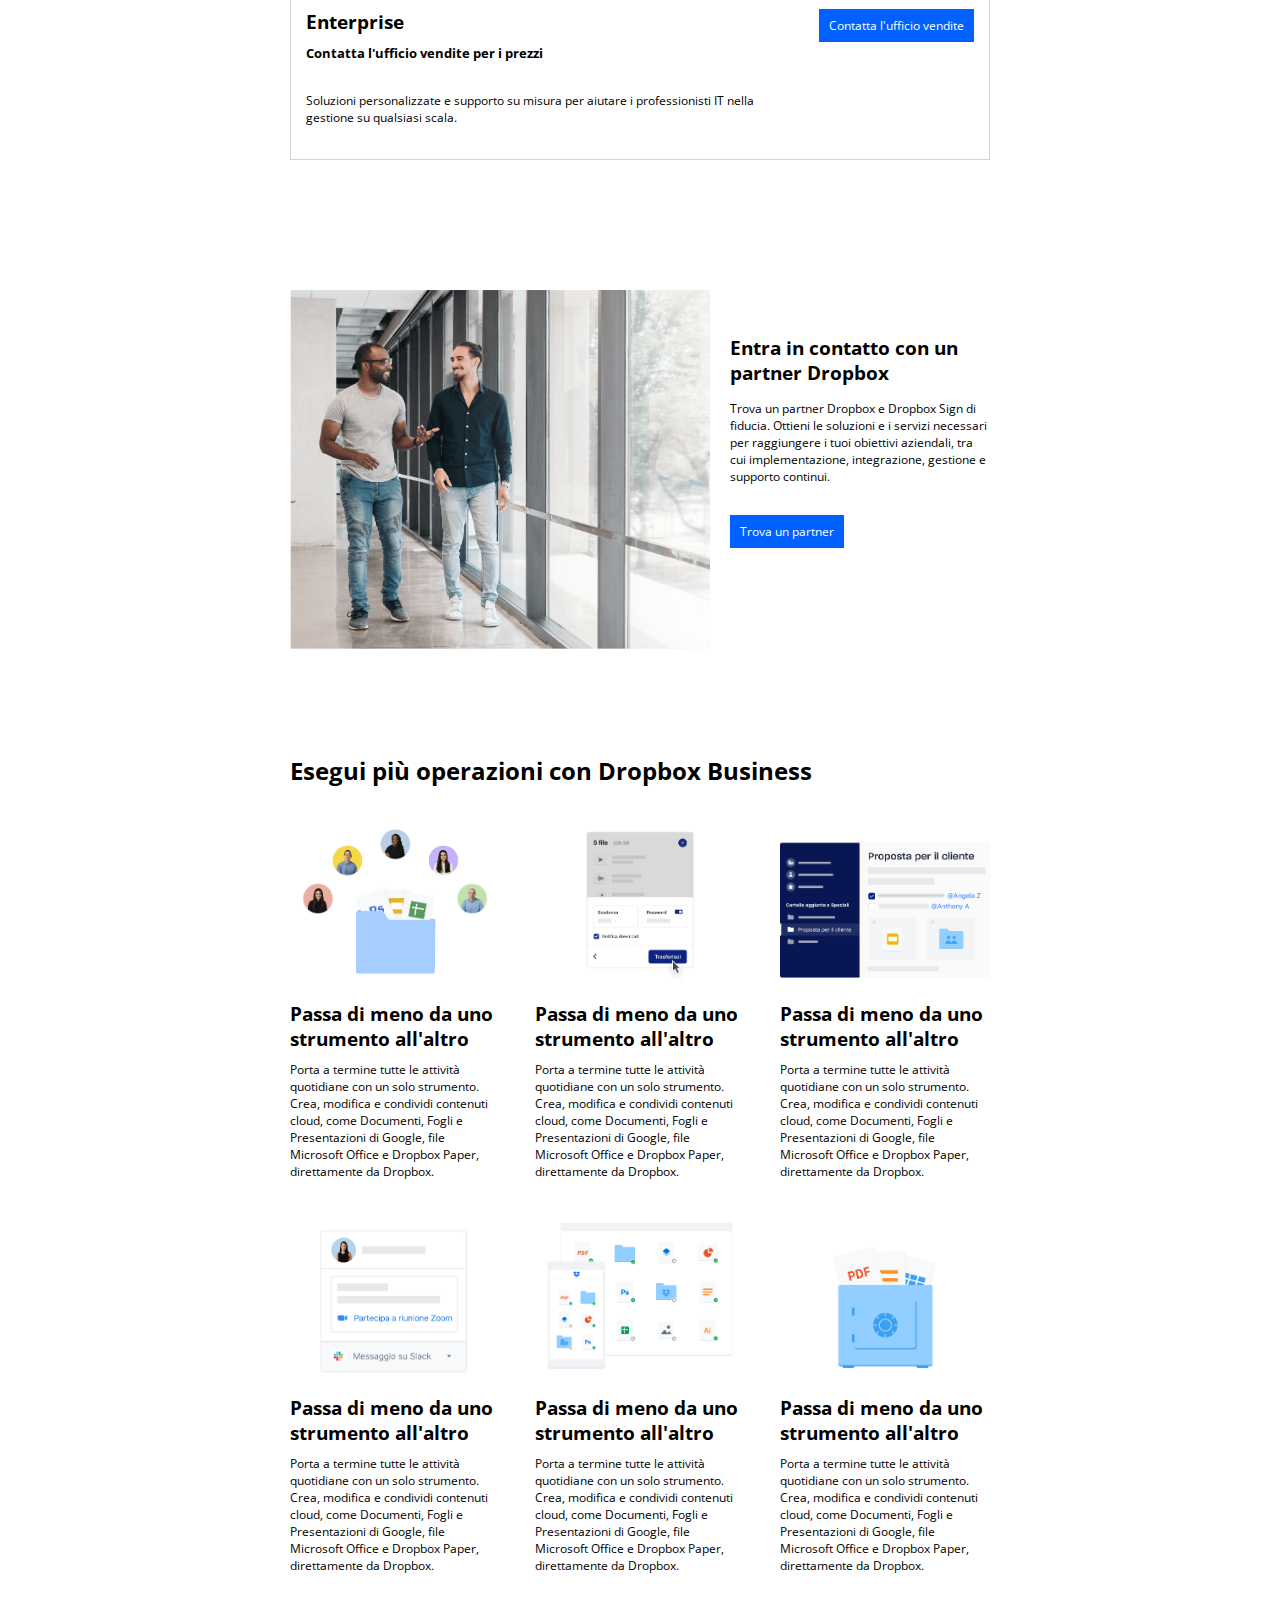
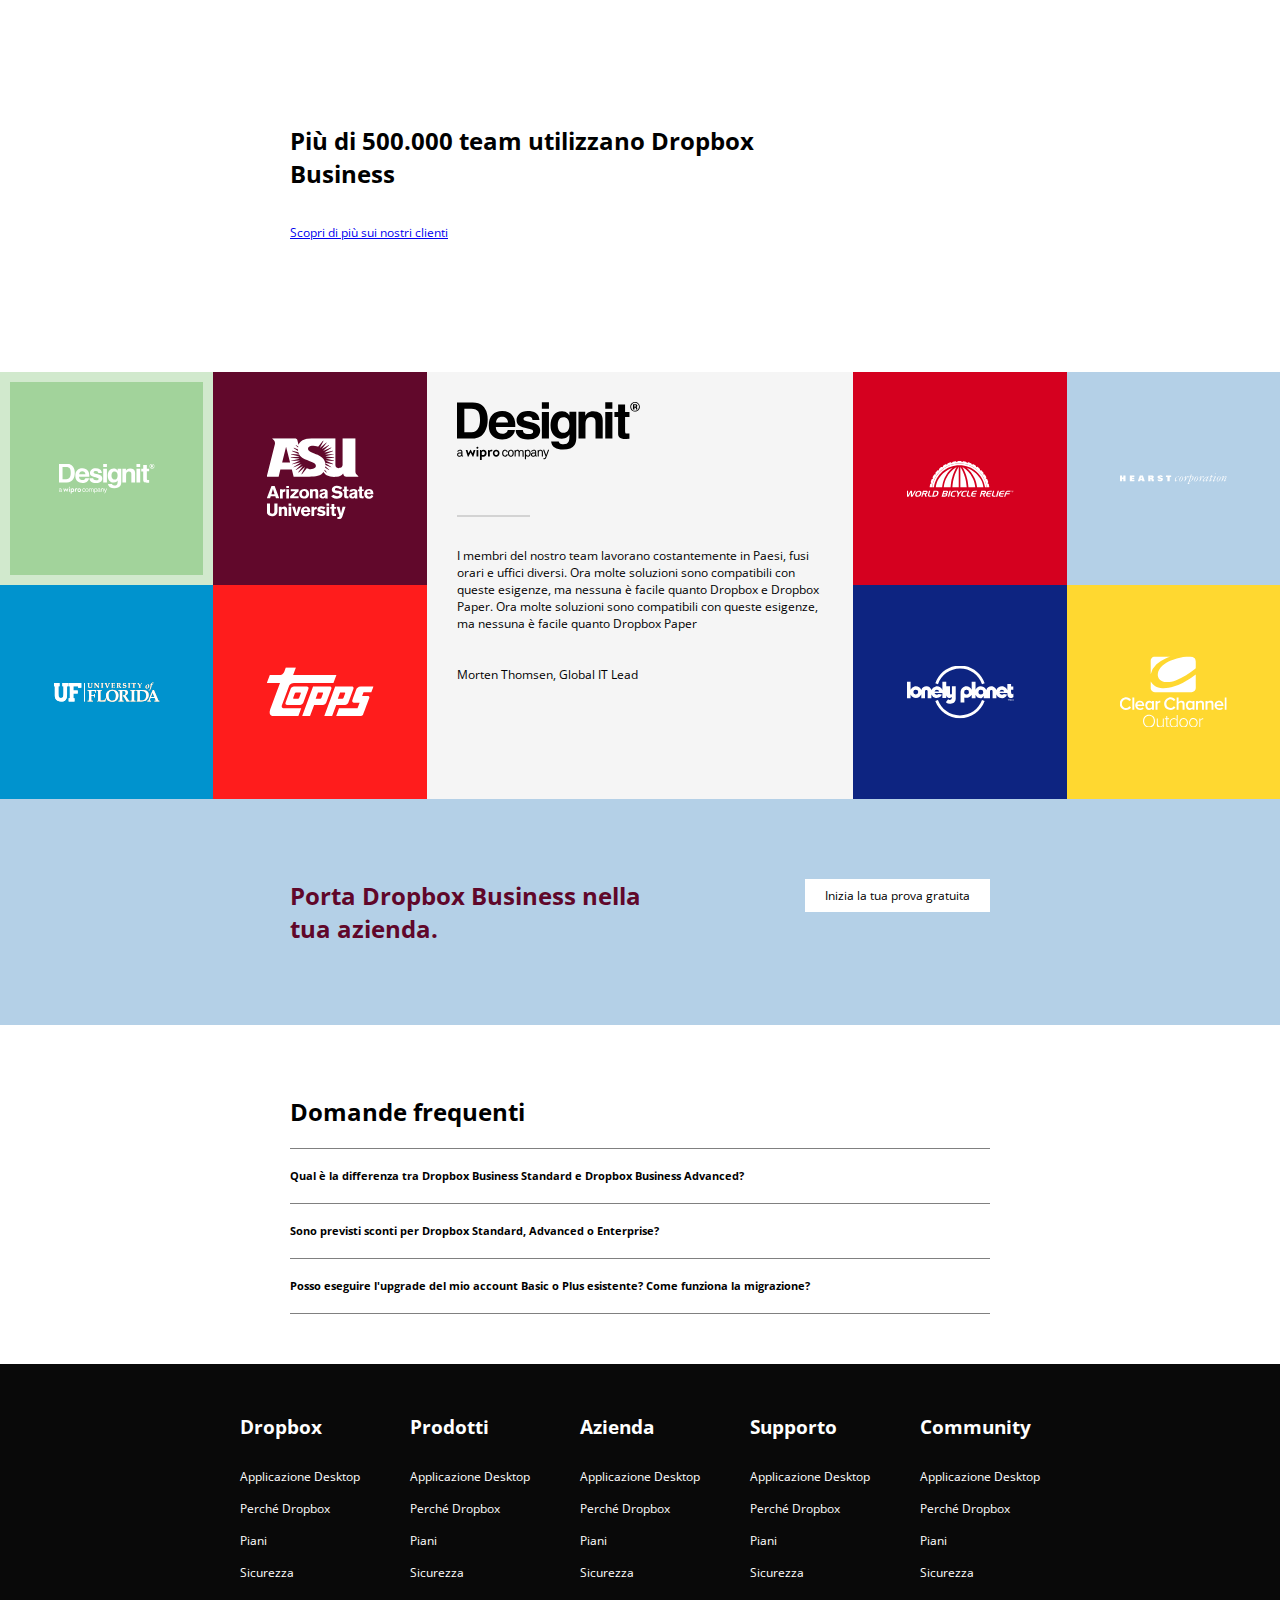
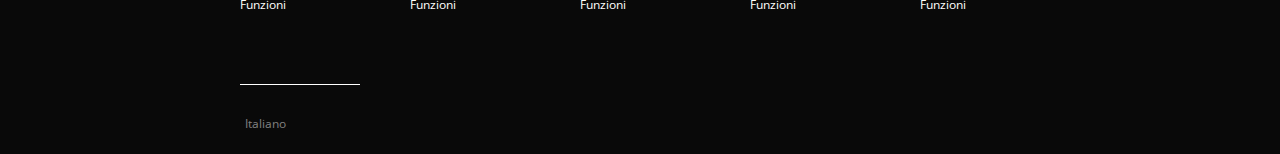
==== commit 73b63fc3: "Add bonus 3" ====
--- a/bonus/index.html
+++ b/bonus/index.html
@@ -22,18 +22,41 @@
 
         <header class="width100">   <!--HEADER-->
             <div class="flex-container">
-                <nav class="flex-container">
-                        <img src="img/logo-small.png" alt="logo Dropbox">
-                        <ul>
-                            <li>
-                                <a href="#">Perché Dropbox</a>
-                            </li>
-                            <li>
-                                <a href="#">Funzioni</a>
-                            </li>
-                            <li>
-                                <a href="#">Piani e Prezzi</a>
-                            </li>
+                <nav>
+                    <ul>
+                        <li>
+                            <a href="#">
+                                <img src="img/logo-small.png" alt="logo Dropbox">
+                            </a>
+                        </li>
+                        <li class="main-li">
+                            <a id="perché-dropbox" href="#">Perché Dropbox</a>
+                            <div class="menu-tendina">
+                                <ul class="menu-ul">
+                                    <li>
+                                        <strong>Lavora al meglio con Dropbox</strong>
+                                    </li>
+                                    <li>
+                                        Condividi file
+                                    </li>
+                                    <li>
+                                        Archivia e organizza
+                                    </li>
+                                    <li>
+                                        Sincronizza i tuoi dispositivi
+                                    </li>
+                                    <li>
+                                        Firma un documento
+                                    </li>
+                                </ul>
+                            </div>
+                        </li>
+                        <li>
+                            <a href="#">Funzioni</a>
+                        </li>
+                        <li>
+                            <a href="#">Piani e Prezzi</a>
+                        </li>
                         </ul>
                 </nav>
                 <nav class="flex-container">
--- a/bonus/css/style.css
+++ b/bonus/css/style.css
@@ -73,33 +73,43 @@
 }
 header div.flex-container{
     height: 100%;
-    align-items: center;
     justify-content: space-between;
 }
 
-nav .flex-container{
-    align-items: center;
-}
-nav > img{
-    padding: 0 10px;
-    scale: 0.8;
+header div.flex-container{
+    height: 100%;
+}
+header nav{
+    height: 60px;
+}
+header ul{
+    height: 100%;
+}
+
+header img{
+    line-height: 60px;
+    vertical-align: middle;
 }
 
 header ul li {
     display: inline-block;
     list-style: none;
+    line-height: 60px;
+    vertical-align: middle;
 }
 nav ul li {
-    padding: 0 10px;
+    margin: 0 5px;
 }
 
 nav ul li a{
     text-decoration: none;
     color: black;
+    padding: 0 5px;
 }
 
 #inizia{
     padding: 5px 10px;
+    display: inline;
 }
 
 
--- a/bonus/css/stylebonus.css
+++ b/bonus/css/stylebonus.css
@@ -1,6 +1,28 @@
 .button-link:hover{
     opacity: 0.7;
 }
+
+/* BONUS MENU A TENDINA */
+
+.menu-tendina{
+    opacity: 0;
+    background-color: blanchedalmond;
+    max-width: max-content;
+    position: fixed;
+    top: 60px;
+}
+ul.menu-ul li{
+    display: block;
+    line-height: 35px;
+}
+.main-li:hover{
+    background-color: blanchedalmond;
+}
+header nav ul li:hover .menu-tendina{
+    opacity: 1;
+}
+
+/* BONUS FAQ */
 
 .box-faq p{
     display: none;
@@ -8,8 +30,8 @@
     padding-top: 10px;
 }
 
-footer i.fa-chevron-down{
-    transition: transform 2s linear;
+.box-faq i.fa-chevron-down{
+    transition: transform 0.3s linear;
 }
 
 .box-faq:hover i.fa-chevron-down{
@@ -18,4 +40,4 @@
 
 .box-faq:hover p{  
     display: block;
-}
+}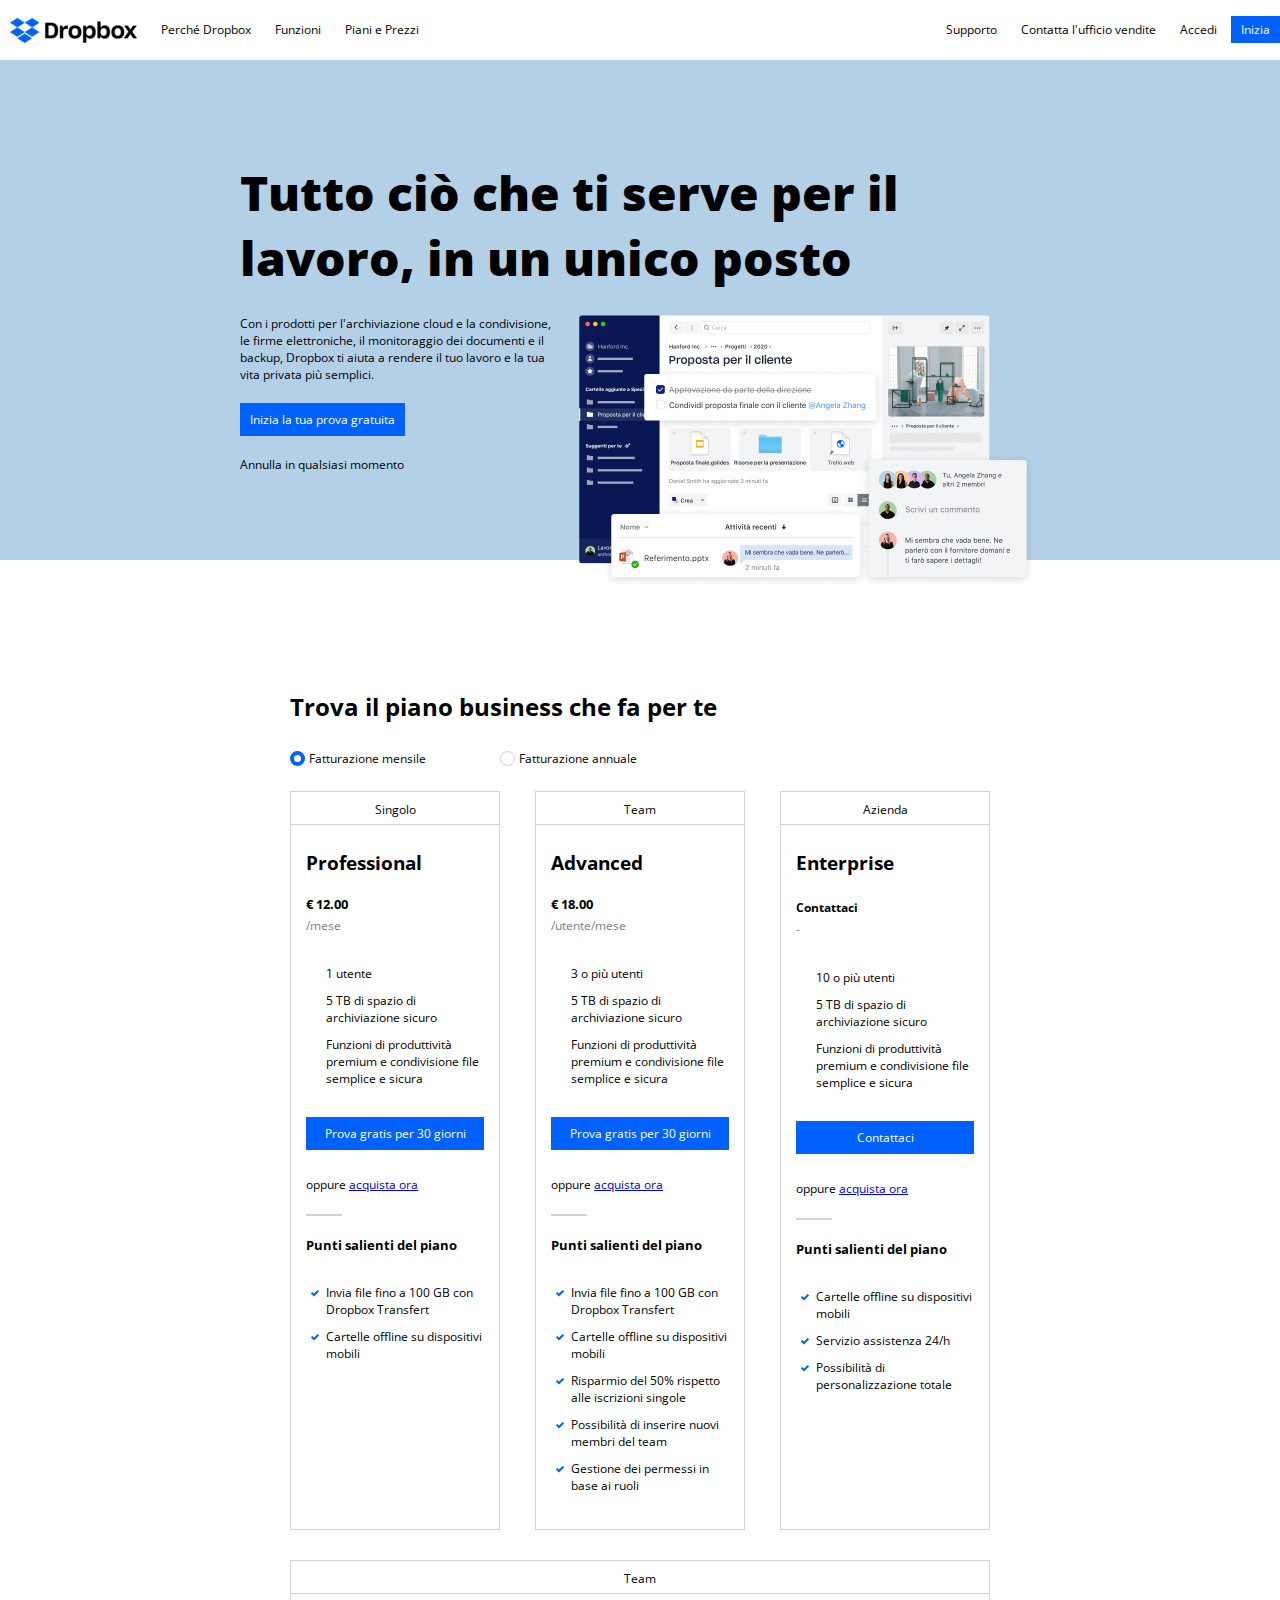
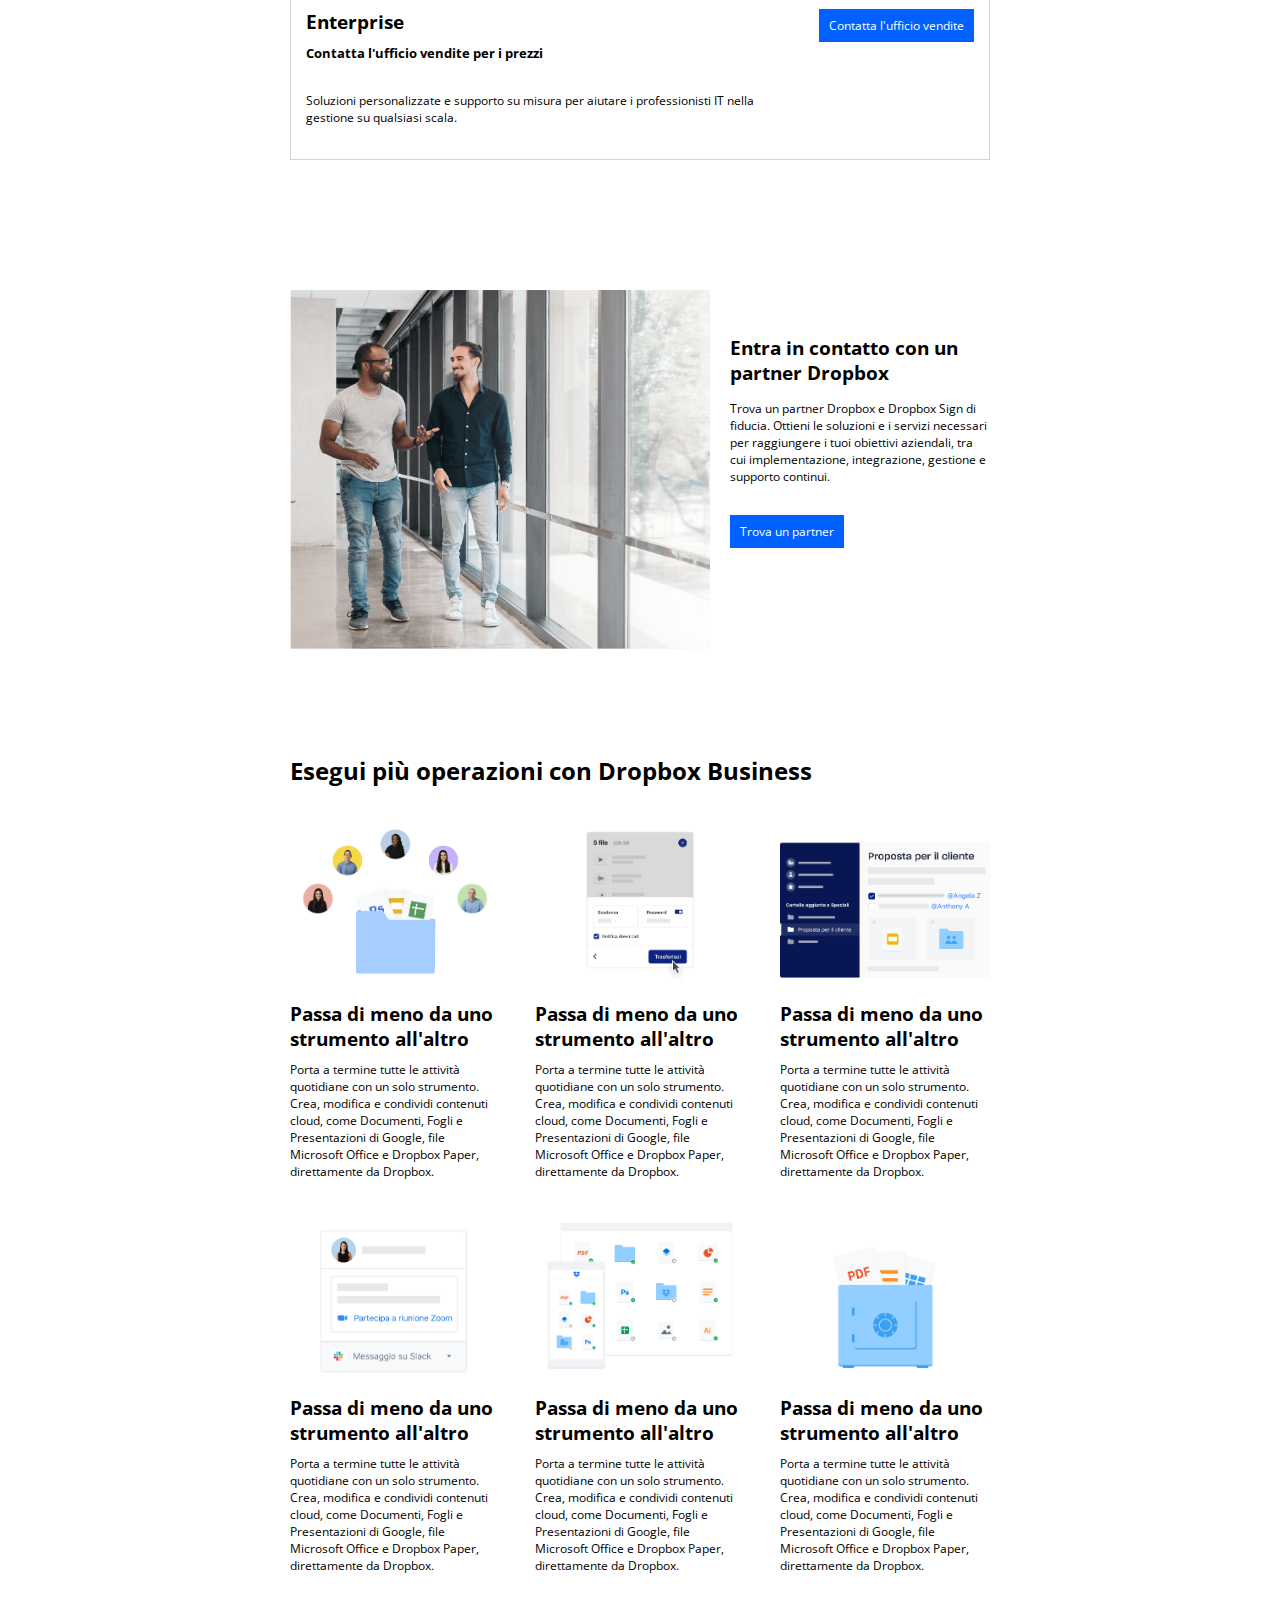
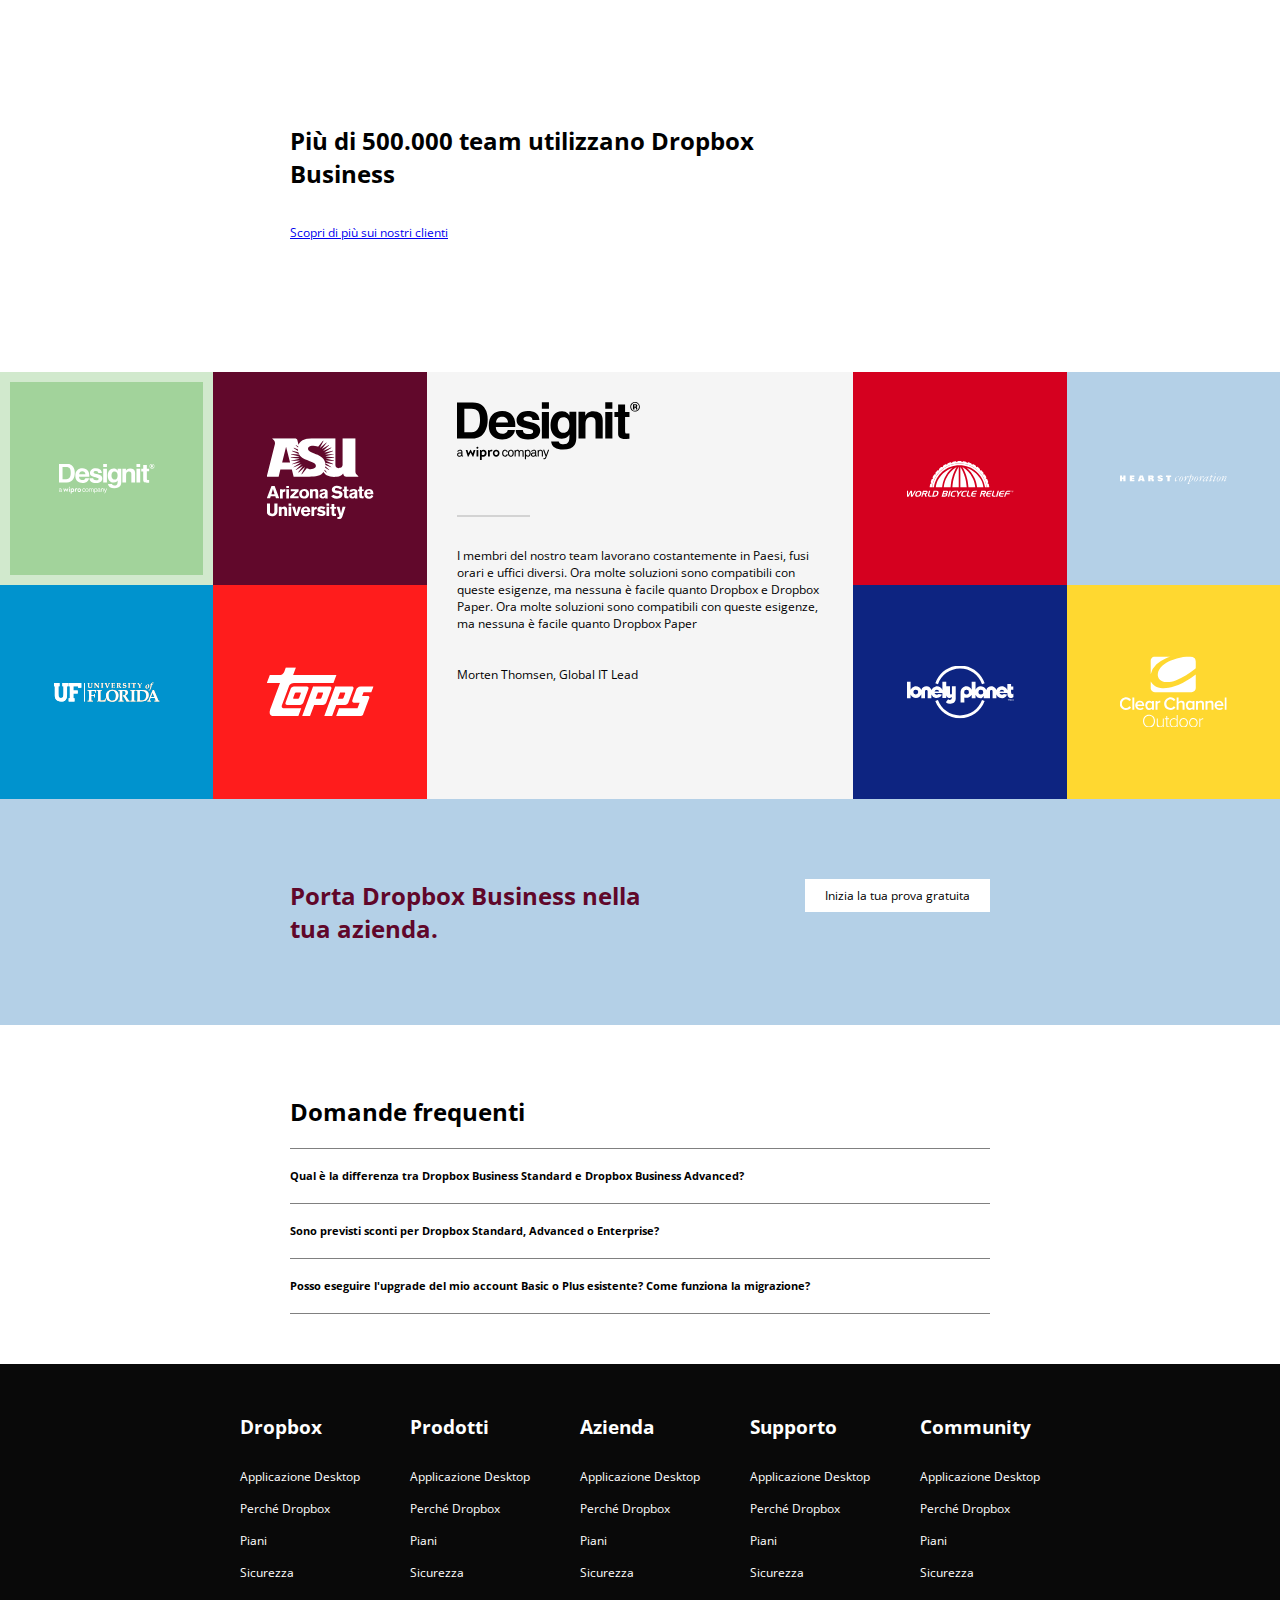
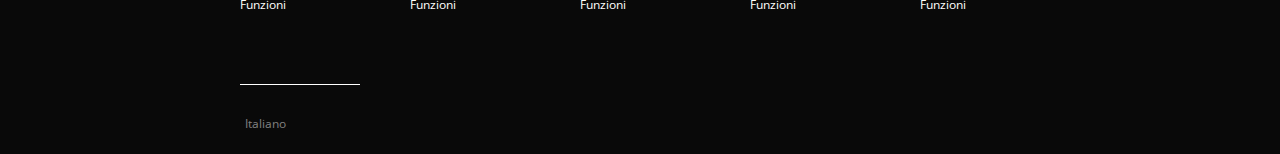
==== commit 34fa9035: "Update bonus 3" ====
--- a/bonus/index.html
+++ b/bonus/index.html
@@ -51,23 +51,49 @@
                                 </ul>
                             </div>
                         </li>
-                        <li>
+                        <li class="main-li">
                             <a href="#">Funzioni</a>
                         </li>
-                        <li>
+                        <li class="main-li">
                             <a href="#">Piani e Prezzi</a>
                         </li>
                         </ul>
                 </nav>
                 <nav class="flex-container">
                         <ul>
-                            <li>
+                            <li class="main-li">
                                 <a href="#">Supporto</a>
+                                <div class="menu-tendina">
+                                    <ul class="menu-ul">
+                                        <li>
+                                            <strong>Supporto</strong>
+                                        </li>
+                                        <li>
+                                            Centro Assistenza
+                                        </li>
+                                        <li>
+                                            Forum della community
+                                        </li>
+                                    </ul>
+                                </div>
                             </li>
-                            <li>
+                            <li class="main-li">
                                 <a href="#">Contatta l'ufficio vendite</a>
+                                <div class="menu-tendina">
+                                    <ul class="menu-ul">
+                                        <li>
+                                            <strong>Contatta l'ufficio vendite</strong>
+                                        </li>
+                                        <li>
+                                            Invia email
+                                        </li>
+                                        <li>
+                                            Chat
+                                        </li>
+                                    </ul>
+                                </div>
                             </li>
-                            <li>
+                            <li class="main-li">
                                 <a href="#">Accedi</a>
                             </li>
                             <li>
--- a/bonus/css/style.css
+++ b/bonus/css/style.css
@@ -98,13 +98,13 @@
     vertical-align: middle;
 }
 nav ul li {
-    margin: 0 5px;
+    /* margin: 0 5px; */
 }
 
 nav ul li a{
     text-decoration: none;
     color: black;
-    padding: 0 5px;
+    padding: 0 10px;
 }
 
 #inizia{
--- a/bonus/css/stylebonus.css
+++ b/bonus/css/stylebonus.css
@@ -10,16 +10,23 @@
     max-width: max-content;
     position: fixed;
     top: 60px;
+    transition: opacity 0.2s linear;
 }
 ul.menu-ul li{
     display: block;
     line-height: 35px;
+    padding: 0 10px;
+    margin-bottom: 5px;
 }
 .main-li:hover{
     background-color: blanchedalmond;
 }
 header nav ul li:hover .menu-tendina{
     opacity: 1;
+}
+
+.menu-ul li:not(li:first-child):hover{
+    background-color: rgba(0, 0, 0, 0.13);
 }
 
 /* BONUS FAQ */
